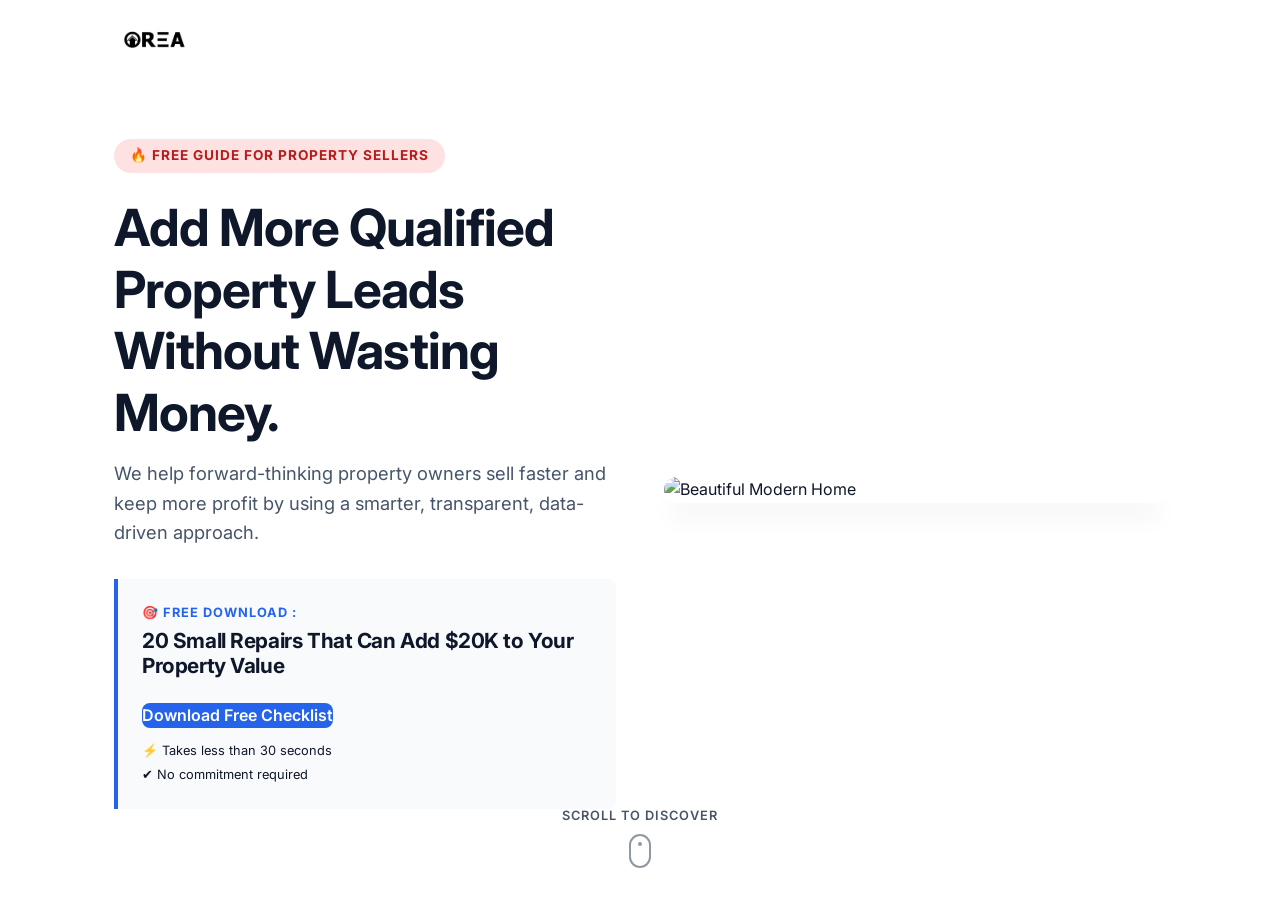
==== index.html @ bc76930c "feat: implemented dedicated thank you page and missing frictions" ====
<!DOCTYPE html>
<html lang="en">
<head>
    <meta charset="UTF-8">
    <meta name="viewport" content="width=device-width, initial-scale=1.0">
    <title>Smarter Way to Sell | OREA Australia</title>
    <meta name="description" content="Discover how OREA helps property owners sell faster, keep more profit, and avoid expensive traditional agent commissions.">
    <meta name="google" content="notranslate">
    
    <!-- Meta Pixel Code -->
    <script>
      !function(f,b,e,v,n,t,s)
      {if(f.fbq)return;n=f.fbq=function(){n.callMethod?
      n.callMethod.apply(n,arguments):n.queue.push(arguments)};
      if(!f._fbq)f._fbq=n;n.push=n;n.loaded=!0;n.version='2.0';
      n.queue=[];t=b.createElement(e);t.async=!0;
      t.src=v;s=b.getElementsByTagName(e)[0];
      s.parentNode.insertBefore(t,s)}(window, document,'script',
      'https://connect.facebook.net/en_US/fbevents.js');
      // fbq('init', 'YOUR_PIXEL_ID'); // Uncomment and replace with your actual Pixel ID
      fbq('track', 'PageView');
    </script>
    <noscript><img height="1" width="1" style="display:none"
      src="https://www.facebook.com/tr?id=YOUR_PIXEL_ID&ev=PageView&noscript=1"
    /></noscript>
    <!-- End Meta Pixel Code -->
    
    <link rel="stylesheet" href="style.css">
    <!-- Google Fonts -->
    <link rel="preconnect" href="https://fonts.googleapis.com">
    <link rel="preconnect" href="https://fonts.gstatic.com" crossorigin>
    <link href="https://fonts.googleapis.com/css2?family=Inter:wght@300;400;500;600;700;800&display=swap" rel="stylesheet">
</head>
<body>
    
    <div class="scroll-container">
        
        <!-- 1. Hero Section -->
        <section id="hero" class="snap-section hero-section">
            <header class="site-header">
                <div class="container header-container">
                    <a href="#" class="logo-link">
                        <img src="logo.jpeg" alt="OREA Logo" class="header-logo">
                    </a>
                </div>
            </header>
            
            <div class="container hero-container">
                <div class="hero-content">
                    <span class="badge">🔥 FREE GUIDE FOR PROPERTY SELLERS</span>
                    <h1>Add More Qualified Property Leads Without Wasting Money.</h1>
                    <p class="hero-subtitle">
                        We help forward-thinking property owners sell faster and keep more profit by using a smarter, transparent, data-driven approach.
                    </p>
                    
                    <div class="offer-box">
                        <p class="offer-label">🎯 FREE DOWNLOAD :</p>
                        <h3>20 Small Repairs That Can Add $20K to Your Property Value</h3>
                        <a href="#lead-form" class="btn btn-accent cta-scroll mt-2">Download Free Checklist</a>
                        <p class="micro-trust" style="margin-top: 0.8rem; font-size: 0.8rem;">⚡ Takes less than 30 seconds</p>
                        <p class="micro-trust" style="margin-top: 0.2rem; font-size: 0.8rem;">✔ No commitment required</p>
                    </div>
                </div>
                <div class="hero-image">
                    <img src="https://images.unsplash.com/photo-1600596542815-ffad4c1539a9?ixlib=rb-4.0.3&auto=format&fit=crop&w=1000&q=80" alt="Beautiful Modern Home">
                </div>
            </div>
            
            <div class="scroll-prompt hidden-mobile">
                <p>Scroll to Discover</p>
                <div class="mouse-icon"></div>
            </div>
            
            <!-- Mobile Scroll Prompt -->
            <div class="scroll-prompt-mobile">
                <p>👇 Scroll to discover more</p>
            </div>
        </section>

        <!-- 2. Problem Section -->
        <section id="problem" class="snap-section problem-section bg-gray">
            <div class="container content-container">
                <div class="section-header text-center max-w-800">
                    <h2 class="text-alert">The Hard Truth About Selling Your Home</h2>
                    <p class="lead-text">Right now, most property sellers fall into three fatal traps:</p>
                </div>
                <div class="problem-grid">
                    <div class="problem-card">
                        <div class="icon-danger">❌</div>
                        <h3>Listing Too Early</h3>
                        <p>Going to market without proper preparation or minor value-boosting repairs.</p>
                    </div>
                    <div class="problem-card">
                        <div class="icon-danger">💸</div>
                        <h3>Losing Thousands</h3>
                        <p>Paying unnecessary 3% traditional commissions that eat directly into your hard-earned equity.</p>
                    </div>
                    <div class="problem-card">
                        <div class="icon-danger">🏠</div>
                        <h3>Zero Serious Buyers</h3>
                        <p>Struggling to find highly-qualified, serious buyers because of outdated marketing methods.</p>
                    </div>
                </div>
                <div class="text-center mt-4 pt-2">
                    <p style="font-size: 1.15rem; font-weight: 600; color: var(--primary); margin-bottom: 1rem;">Here’s how we help you achieve that:</p>
                    <a href="#solution" class="btn btn-outline cta-scroll">See The Smarter Way ↓</a>
                </div>
            </div>
        </section>

        <!-- 3. Solution Section (OREA Positioning) -->
        <section id="solution" class="snap-section solution-section">
            <div class="container content-container">
                <div class="solution-grid">
                    <div class="solution-image">
                        <div class="brand-box">
                            <img src="logo.jpeg" alt="OREA Logo" class="solution-logo">
                            <p>The Future of Real Estate</p>
                        </div>
                    </div>
                    <div class="solution-content">
                        <h2>A Smarter Way to Sell Your Property</h2>
                        <p class="solution-text" style="font-weight: 600; color: var(--accent);">
                            Save thousands in commission without sacrificing results.
                        </p>
                        <p class="solution-text">
                            OREA combines smart lead generation, absolute transparent pricing, and true data-driven insights to help you sell faster and keep more profit in your pocket.
                        </p>
                        <ul class="solution-bullets">
                            <li><span class="check">✓</span> <strong>100% Transparency:</strong> No hidden agent fees.</li>
                            <li><span class="check">✓</span> <strong>Smarter System:</strong> Advanced digital targeting.</li>
                            <li><span class="check">✓</span> <strong>Maximized Profit:</strong> Keep the money you deserve.</li>
                        </ul>
                        <div class="mt-4 pt-2" style="display: flex; gap: 1rem; flex-wrap: wrap;">
                            <a href="#lead-form" class="btn btn-accent btn-large cta-scroll">Download Free Checklist</a>
                            <a href="#lead-form" class="btn btn-outline btn-large cta-scroll">See Commission Savings</a>
                        </div>
                    </div>
                </div>
            </div>
        </section>

        <!-- 4. Lead Magnet Entry -->
        <section id="lead-form" class="snap-section form-section bg-gray">
            <div class="container content-container">
                <div class="form-wrapper">
                    <div class="form-copy">
                        <h2>The Free Seller's Checklist</h2>
                        <p class="subtitle">20 Simple Improvements That Can Add Up to $20K to Your Sale Price.</p>
                        <p style="font-weight: 600; color: var(--accent); margin-bottom: 1.5rem;">📄 PDF • 2 Pages • Instant Download</p>
                        <div class="magnet-preview">
                            <ul>
                                <li>✨ Small kitchen tweaks that buyers love</li>
                                <li>✨ Curb appeal hacks for a premium first impression</li>
                                <li>✨ Lighting changes that instantly increase value</li>
                            </ul>
                        </div>
                    </div>
                    
                    <div class="form-card" id="form-card">
                        <form id="checklist-form" class="main-form">
                            <h3>Download The Checklist Now</h3>
                            <p class="micro-trust" style="text-align: center; margin-bottom: 1.25rem; color: var(--secondary); font-size: 0.85rem;">🔒 Your information is 100% secure. No spam. Ever.</p>
                            
                            <div class="input-group">
                                <label for="fullName">Full Name</label>
                                <input type="text" id="fullName" name="fullName" placeholder="John Doe" required>
                            </div>
                            <div class="input-group">
                                <label for="email">Email Address</label>
                                <input type="email" id="email" name="email" placeholder="john@example.com" required>
                            </div>
                            
                            <button type="submit" class="btn btn-accent btn-large" id="submit-btn" style="width:100%;">Download Free Checklist</button>
                            <p class="micro-trust" style="text-align: center; margin-top: 1rem;">100% Free. No spam.</p>
                        </form>
                    </div>

                    <!-- Success Message -->
                    <div class="success-card hidden" id="success-card">
                        <div class="success-icon">✓</div>
                        <h2>Check Your Inbox!</h2>
                        <p>We just sent your Smart Seller Checklist. Prepare to maximize your property's value.</p>
                    </div>
                </div>
            </div>
        </section>

        <!-- 5. Trust Section -->
        <section id="trust" class="snap-section trust-section">
            <div class="container content-container text-center">
                <h2>Helping Property Owners Make Smarter Decisions</h2>
                <p class="lead-text mt-2">✔ Data-driven strategy based on real market insights</p>
                <p class="lead-text" style="font-size: 0.95rem; font-weight: 600; color: var(--accent); margin-top: 0.5rem;">Based on analysis of 11+ real estate competitors in Australia.</p>
                <div class="testimonial-grid mt-4">
                    <div class="testimonial-card">
                        <div class="stars">⭐⭐⭐⭐⭐</div>
                        <p class="quote">"Using the tips from OREA's checklist, we spent $500 on small repairs and sold our house for $25k over market average. Incredible value."</p>
                        <p class="author">— Sarah J., Homeowner</p>
                    </div>
                    <div class="testimonial-card">
                        <div class="stars">⭐⭐⭐⭐⭐</div>
                        <p class="quote">"Finally, an agency that uses data instead of outdated sales pitches. The transparency saved us thousands in agent commissions."</p>
                        <p class="author">— Mark T., Sydney</p>
                    </div>
                </div>
                <div class="mt-4 pt-2">
                     <a href="#lead-form" class="btn btn-primary btn-large cta-scroll">Get Free Seller Guide</a>
                </div>
            </div>
        </section>

        <!-- 6. Footer -->
        <section id="footer" class="snap-section closing-section-wrapper bg-gray">
            <div class="container content-container content-center">
                <div class="closing-content text-center max-w-800">
                    <h2>Stop losing thousands. Start your smart selling journey today.</h2>
                    <a href="#lead-form" class="btn btn-accent btn-large cta-scroll mt-2">Download Free Checklist Now</a>
                </div>
            </div>
            
            <footer class="site-footer">
                <div class="container text-center">
                    <img src="logo.jpeg" alt="OREA Logo" class="footer-logo">
                    <p>&copy; 2026 Online Real Estate Agents (OREA). All rights reserved.</p>
                    <p class="signature">Created by @dendiagw</p>
                </div>
            </footer>
        </section>

    </div>

    <script src="script.js"></script>
</body>
</html>
---- style.css ----
:root {
    --primary: #0f172a;    /* Richer black/blue */
    --secondary: #475569;
    --light-text: #64748b;
    --bg-light: #f8fafc;
    --bg-gray: #f1f5f9;
    --white: #ffffff;
    --border: #e2e8f0;
    --border-focus: #0f172a;
    --accent: #2563eb;     /* Blue accent for conversion */
    --accent-hover: #1d4ed8;
    --danger: #ef4444;     /* Red for warnings/problems */
    --success: #10b981;
}

* { margin: 0; padding: 0; box-sizing: border-box; }
html { font-size: 16px; height: 100%; }
body {
    font-family: 'Inter', -apple-system, sans-serif;
    color: var(--primary);
    background-color: var(--white);
    line-height: 1.6;
    -webkit-font-smoothing: antialiased;
    height: 100%;
    overflow: hidden;
}

a { text-decoration: none; color: inherit; }
ul { list-style: none; }
img { max-width: 100%; height: auto; display: block; }

/* Scroll Mechanics */
.scroll-container {
    height: 100vh;
    overflow-y: scroll;
    scroll-snap-type: y proximity;
    scroll-behavior: smooth;
    scrollbar-width: none; /* Firefox */
}
.scroll-container::-webkit-scrollbar { width: 0; background: transparent; }
.snap-section {
    scroll-snap-align: start;
    min-height: 100vh;
    position: relative;
    display: flex;
    flex-direction: column;
    overflow: hidden;
}

/* Animations */
.fade-up {
    opacity: 0;
    transform: translateY(40px);
    transition: opacity 0.8s cubic-bezier(0.16, 1, 0.3, 1), transform 0.8s cubic-bezier(0.16, 1, 0.3, 1);
}
.fade-up.visible { opacity: 1; transform: translateY(0); }

/* Layout */
.container {
    width: 100%;
    max-width: 1100px;
    margin: 0 auto;
    padding: 0 1.5rem;
}
.content-container {
    flex: 1;
    display: flex;
    flex-direction: column;
    justify-content: center;
}
.text-center { text-align: center; }
.bg-gray { background-color: var(--bg-gray); }
.hidden { display: none !important; }
.mt-2 { margin-top: 1rem; }
.mt-4 { margin-top: 2rem; }
.pt-2 { padding-top: 1rem; }
.max-w-800 { max-width: 800px; margin: 0 auto; }

/* Typography */
h1, h2, h3 { color: var(--primary); line-height: 1.2; font-weight: 700; letter-spacing: -0.02em; }
h1 { font-size: 3.2rem; margin-bottom: 1rem; }
h2 { font-size: 2.5rem; margin-bottom: 1rem; }
h3 { font-size: 1.3rem; margin-bottom: 0.5rem; }
.text-alert { color: var(--danger); }

/* Buttons */
.btn {
    display: inline-flex;
    align-items: center;
    justify-content: center;
    font-weight: 600;
    cursor: pointer;
    transition: all 0.2s ease;
    border: none;
    border-radius: 8px;
    text-align: center;
}
.btn-primary { background-color: var(--primary); color: var(--white); }
.btn-primary:hover { background-color: #000; transform: translateY(-2px); box-shadow: 0 10px 15px -3px rgba(0,0,0,0.1); }
.btn-accent { background-color: var(--accent); color: var(--white); }
.btn-accent:hover { background-color: var(--accent-hover); transform: translateY(-2px); box-shadow: 0 10px 15px -3px rgba(37,99,235,0.2); }
.btn-outline { background-color: transparent; border: 2px solid var(--primary); color: var(--primary); padding: 0.8rem 1.5rem; }
.btn-outline:hover { background-color: var(--primary); color: var(--white); }
.btn-large { padding: 1.25rem 2.5rem; font-size: 1.125rem; }

/* Header & Logos */
.site-header { padding: 1.5rem 0; position: absolute; top: 0; width: 100%; z-index: 10; }
.header-container { display: flex; }
.header-logo { height: 32px; width: auto; }
.footer-logo { height: 28px; margin: 0 auto 1rem auto; opacity: 0.5; transition: opacity 0.2s; }
.footer-logo:hover { opacity: 1; }

/* 1. Hero Section */
.hero-section { padding-top: 5rem; justify-content: center; background: var(--white); }
.hero-container { display: grid; grid-template-columns: 1fr 1fr; gap: 3rem; align-items: center; }
.badge { display: inline-block; background: #fee2e2; color: #b91c1c; padding: 0.4rem 1rem; border-radius: 999px; font-size: 0.85rem; font-weight: 700; margin-bottom: 1.5rem; text-transform: uppercase; letter-spacing: 1px; }
.hero-subtitle { font-size: 1.15rem; color: var(--secondary); margin-bottom: 2rem; }
.hero-image img { border-radius: 1rem; box-shadow: 0 20px 25px -5px rgba(0,0,0,0.05); max-height: 70vh; object-fit: cover; }

/* Offer Box (New) */
.offer-box {
    background: var(--bg-light);
    border-left: 4px solid var(--accent);
    padding: 1.5rem;
    margin-bottom: 2rem;
    border-radius: 0 8px 8px 0;
}
.offer-label { font-size: 0.8rem; font-weight: 700; color: var(--accent); margin-bottom: 0.3rem; letter-spacing: 1px; }

/* 2. Problem Section */
.problem-section { padding: 5rem 0; }
.section-header { margin-bottom: 3rem; }
.lead-text { font-size: 1.2rem; color: var(--secondary); }
.problem-grid { display: grid; grid-template-columns: repeat(3, 1fr); gap: 2rem; }
.problem-card { background: var(--white); padding: 2.5rem; border-radius: 1rem; border: 1px solid var(--border); box-shadow: 0 4px 6px -1px rgba(0,0,0,0.02); transition: transform 0.3s; }
.problem-card:hover { transform: translateY(-5px); }
.icon-danger { font-size: 2rem; margin-bottom: 1rem; background: #fee2e2; width: 60px; height: 60px; display: flex; align-items: center; justify-content: center; border-radius: 50%; }

/* 3. Solution Section */
.solution-section { padding: 5rem 0; background: var(--white); }
.solution-grid { display: grid; grid-template-columns: 1fr 1.2fr; gap: 4rem; align-items: center; }
.brand-box { background: var(--primary); padding: 4rem; border-radius: 1rem; text-align: center; color: var(--white); box-shadow: 0 20px 25px -5px rgba(0,0,0,0.2); }
.solution-logo { height: 60px; filter: brightness(0) invert(1); margin: 0 auto 1.5rem; }
.brand-box p { font-size: 1.2rem; font-weight: 500; opacity: 0.9; }
.solution-text { font-size: 1.15rem; color: var(--secondary); margin-bottom: 2rem; }
.solution-bullets { list-style: none; }
.solution-bullets li { font-size: 1.1rem; margin-bottom: 1rem; display: flex; gap: 0.75rem; }
.check { color: var(--success); font-weight: bold; }

/* 4. Form Magnet Entry */
.form-section { padding: 5rem 0; }
.form-wrapper { display: grid; grid-template-columns: 1fr 1fr; gap: 3rem; align-items: center; background: var(--white); border-radius: 1.5rem; padding: 4rem; box-shadow: 0 10px 40px -10px rgba(0,0,0,0.08); }
.form-copy .subtitle { font-size: 1.2rem; color: var(--secondary); margin-bottom: 2rem; }
.magnet-preview ul li { margin-bottom: 1rem; font-size: 1.1rem; color: var(--primary); font-weight: 500; }
.form-card { background: var(--bg-gray); padding: 2.5rem; border-radius: 1rem; }
.form-card h3 { margin-bottom: 1.5rem; text-align: center; }
.input-group { margin-bottom: 1.2rem; }
.input-group label { display: block; margin-bottom: 0.5rem; font-weight: 600; font-size: 0.9rem; }
.input-group input { width: 100%; padding: 1rem; border: 1px solid var(--border); border-radius: 8px; font-family: inherit; font-size: 1rem; }
.input-group input:focus { outline: none; border-color: var(--accent); box-shadow: 0 0 0 3px rgba(37,99,235,0.1); }
.success-card { padding: 3rem; text-align: center; }
.success-icon { width: 80px; height: 80px; background: #d1fae5; color: var(--success); border-radius: 50%; display: flex; align-items: center; justify-content: center; font-size: 3rem; margin: 0 auto 1.5rem; }

/* 5. Trust Section */
.trust-section { padding: 5rem 0; background: var(--white); }
.testimonial-grid { display: grid; grid-template-columns: 1fr 1fr; gap: 2rem; max-width: 900px; margin: 2rem auto 0; }
.testimonial-card { padding: 2.5rem; background: var(--bg-gray); border-radius: 1rem; text-align: left; }
.stars { font-size: 1.2rem; margin-bottom: 1rem; }
.quote { font-size: 1.1rem; font-style: italic; color: var(--secondary); margin-bottom: 1.5rem; }
.author { font-weight: 700; color: var(--primary); }

/* 6. Footer (Closing) */
.closing-section-wrapper { padding: 5rem 0 2rem; }
.closing-content h2 { font-size: 2.5rem; margin-bottom: 2rem; }
.site-footer { margin-top: auto; padding-top: 3rem; font-size: 0.9rem; color: var(--light-text); }
.signature { margin-top: 0.5rem; opacity: 0.6; }

/* Mobile Responsive */
/* Sticky Mobile CTA Base */
.mobile-sticky-cta {
    display: none;
    position: fixed;
    bottom: 0;
    left: 0;
    width: 100%;
    background: var(--white);
    padding: 1rem 1.5rem;
    box-shadow: 0 -10px 20px rgba(0,0,0,0.06);
    z-index: 100;
    border-top: 1px solid var(--border);
    transition: transform 0.3s ease;
}

/* Scroll Prompt Animation */
.scroll-prompt {
    position: absolute;
    bottom: 2rem;
    left: 50%;
    transform: translateX(-50%);
    text-align: center;
    color: var(--secondary);
    animation: bounce 2s infinite;
}
.scroll-prompt p { font-size: 0.8rem; font-weight: 600; text-transform: uppercase; letter-spacing: 1px; margin-bottom: 0.5rem; }
.mouse-icon { width: 22px; height: 34px; border: 2px solid var(--secondary); border-radius: 12px; margin: 0 auto; position: relative; opacity: 0.6; }
.mouse-icon::before { content: ''; position: absolute; top: 6px; left: 50%; transform: translateX(-50%); width: 4px; height: 4px; background: var(--secondary); border-radius: 50%; animation: scrollWheel 2s infinite; }

@keyframes bounce { 0%, 20%, 50%, 80%, 100% { transform: translate(-50%, 0); } 40% { transform: translate(-50%, -10px); } 60% { transform: translate(-50%, -5px); } }
@keyframes scrollWheel { 0% { top: 6px; opacity: 1; } 100% { top: 18px; opacity: 0; } }

.scroll-prompt-mobile {
    display: none;
    position: absolute;
    bottom: 5rem;
    left: 50%;
    transform: translateX(-50%);
    text-align: center;
    width: 100%;
    animation: bounce 2s infinite;
}
.scroll-prompt-mobile p { font-size: 0.9rem; font-weight: 600; color: var(--secondary); text-shadow: 0 2px 4px rgba(255,255,255,0.8); }

@media (max-width: 1024px) {
    .problem-grid { grid-template-columns: 1fr 1fr; }
    .hero-container, .solution-grid, .form-wrapper { grid-template-columns: 1fr; gap: 2rem; }
    .hero-image { order: -1; }
    .solution-image { display: none; } /* Hide big block on mobile to save space */
}
@media (max-width: 768px) {
    body { overflow: auto; padding-bottom: 80px; } /* Space for sticky nav */
    .mobile-sticky-cta { display: block; }
    .hidden-mobile { display: none !important; }
    .scroll-prompt-mobile { display: block; }
    
    .scroll-container { height: auto; overflow-y: visible; scroll-snap-type: none; }
    .snap-section { min-height: auto; scroll-snap-align: none; padding: 4rem 0; }
    .hero-section { padding-top: 6rem; }
    h1 { font-size: 2.2rem; }
    h2 { font-size: 1.8rem; }
    .problem-grid, .testimonial-grid { grid-template-columns: 1fr; }
    .form-wrapper { padding: 2rem 1.5rem; }
}
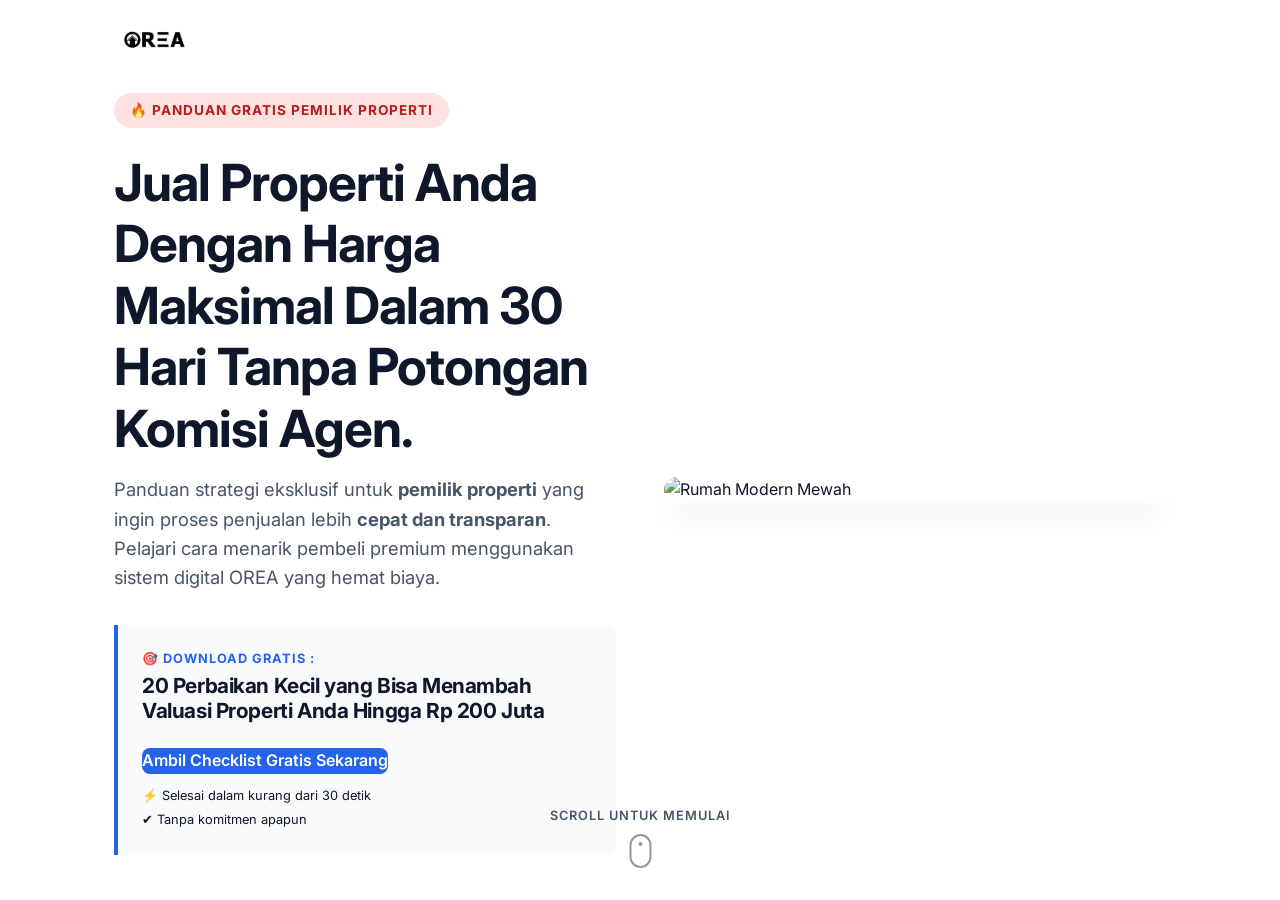
==== commit 641fdeb0: "feat: complete copywriting overhaul for high conversions (Indonesian)" ====
--- a/index.html
+++ b/index.html
@@ -47,33 +47,33 @@
             
             <div class="container hero-container">
                 <div class="hero-content">
-                    <span class="badge">🔥 FREE GUIDE FOR PROPERTY SELLERS</span>
-                    <h1>Add More Qualified Property Leads Without Wasting Money.</h1>
+                    <span class="badge">🔥 PANDUAN GRATIS PEMILIK PROPERTI</span>
+                    <h1>Jual Properti Anda Dengan Harga Maksimal Dalam 30 Hari Tanpa Potongan Komisi Agen.</h1>
                     <p class="hero-subtitle">
-                        We help forward-thinking property owners sell faster and keep more profit by using a smarter, transparent, data-driven approach.
+                        Panduan strategi eksklusif untuk <strong>pemilik properti</strong> yang ingin proses penjualan lebih <strong>cepat dan transparan</strong>. Pelajari cara menarik pembeli premium menggunakan sistem digital OREA yang hemat biaya.
                     </p>
                     
                     <div class="offer-box">
-                        <p class="offer-label">🎯 FREE DOWNLOAD :</p>
-                        <h3>20 Small Repairs That Can Add $20K to Your Property Value</h3>
-                        <a href="#lead-form" class="btn btn-accent cta-scroll mt-2">Download Free Checklist</a>
-                        <p class="micro-trust" style="margin-top: 0.8rem; font-size: 0.8rem;">⚡ Takes less than 30 seconds</p>
-                        <p class="micro-trust" style="margin-top: 0.2rem; font-size: 0.8rem;">✔ No commitment required</p>
+                        <p class="offer-label">🎯 DOWNLOAD GRATIS :</p>
+                        <h3>20 Perbaikan Kecil yang Bisa Menambah Valuasi Properti Anda Hingga Rp 200 Juta</h3>
+                        <a href="#lead-form" class="btn btn-accent cta-scroll mt-2">Ambil Checklist Gratis Sekarang</a>
+                        <p class="micro-trust" style="margin-top: 0.8rem; font-size: 0.8rem;">⚡ Selesai dalam kurang dari 30 detik</p>
+                        <p class="micro-trust" style="margin-top: 0.2rem; font-size: 0.8rem;">✔ Tanpa komitmen apapun</p>
                     </div>
                 </div>
                 <div class="hero-image">
-                    <img src="https://images.unsplash.com/photo-1600596542815-ffad4c1539a9?ixlib=rb-4.0.3&auto=format&fit=crop&w=1000&q=80" alt="Beautiful Modern Home">
+                    <img src="https://images.unsplash.com/photo-1600596542815-ffad4c1539a9?ixlib=rb-4.0.3&auto=format&fit=crop&w=1000&q=80" alt="Rumah Modern Mewah">
                 </div>
             </div>
             
             <div class="scroll-prompt hidden-mobile">
-                <p>Scroll to Discover</p>
+                <p>Scroll Untuk Memulai</p>
                 <div class="mouse-icon"></div>
             </div>
             
             <!-- Mobile Scroll Prompt -->
             <div class="scroll-prompt-mobile">
-                <p>👇 Scroll to discover more</p>
+                <p>👇 Scroll untuk lihat strategi</p>
             </div>
         </section>
 
@@ -81,131 +81,130 @@
         <section id="problem" class="snap-section problem-section bg-gray">
             <div class="container content-container">
                 <div class="section-header text-center max-w-800">
-                    <h2 class="text-alert">The Hard Truth About Selling Your Home</h2>
-                    <p class="lead-text">Right now, most property sellers fall into three fatal traps:</p>
+                    <h2 class="text-alert">Kenyataan Pahit Menjual Properti Saat Ini</h2>
+                    <p class="lead-text">Tiga jebakan fatal yang membuat <strong>pemilik properti kehilangan ratusan juta rupiah</strong> tanpa mereka sadari:</p>
                 </div>
                 <div class="problem-grid">
                     <div class="problem-card">
                         <div class="icon-danger">❌</div>
-                        <h3>Listing Too Early</h3>
-                        <p>Going to market without proper preparation or minor value-boosting repairs.</p>
+                        <h3>Listing Terlalu Cepat</h3>
+                        <p>Terburu-buru masuk pasar tanpa <strong>persiapan matang</strong> atau perbaikan kecil yang sebenarnya bisa menaikkan harga jual secara drastis.</p>
                     </div>
                     <div class="problem-card">
                         <div class="icon-danger">💸</div>
-                        <h3>Losing Thousands</h3>
-                        <p>Paying unnecessary 3% traditional commissions that eat directly into your hard-earned equity.</p>
+                        <h3>Kehilangan Ratusan Juta</h3>
+                        <p>Membayar <strong>komisi agen 3%</strong> yang memotong langsung keuntungan bersih Anda. Padahal uang itu bisa Anda gunakan untuk investasi lain.</p>
                     </div>
                     <div class="problem-card">
                         <div class="icon-danger">🏠</div>
-                        <h3>Zero Serious Buyers</h3>
-                        <p>Struggling to find highly-qualified, serious buyers because of outdated marketing methods.</p>
+                        <h3>Nol Pembeli Serius</h3>
+                        <p>Frustrasi melayani calon pembeli yang <strong>hanya tanya-tanya</strong> karena metode pemasaran tradisional yang sudah tertinggal zaman.</p>
                     </div>
                 </div>
                 <div class="text-center mt-4 pt-2">
-                    <p style="font-size: 1.15rem; font-weight: 600; color: var(--primary); margin-bottom: 1rem;">Here’s how we help you achieve that:</p>
-                    <a href="#solution" class="btn btn-outline cta-scroll">See The Smarter Way ↓</a>
-                </div>
-            </div>
-        </section>
-
-        <!-- 3. Solution Section (OREA Positioning) -->
+                    <p style="font-size: 1.15rem; font-weight: 600; color: var(--primary); margin-bottom: 1rem;">Ada cara yang lebih cerdas untuk Anda:</p>
+                    <a href="#solution" class="btn btn-outline cta-scroll">Lihat Strategi Cerdas ↓</a>
+                </div>
+            </div>
+        </section>
+
+        <!-- 3. Solution Section -->
         <section id="solution" class="snap-section solution-section">
             <div class="container content-container">
                 <div class="solution-grid">
                     <div class="solution-image">
                         <div class="brand-box">
-                            <img src="logo.jpeg" alt="OREA Logo" class="solution-logo">
-                            <p>The Future of Real Estate</p>
+                            <h3 style="font-size: 3.5rem; margin-bottom: 0.5rem; color: var(--white);">100%</h3>
+                            <p style="font-size: 1.1rem; opacity: 0.9; line-height: 1.4;">Transparansi Komisi.<br>Nol Biaya Agen Tersembunyi.</p>
                         </div>
                     </div>
                     <div class="solution-content">
-                        <h2>A Smarter Way to Sell Your Property</h2>
+                        <h2>Solusi Cerdas Menjual Properti Anda</h2>
                         <p class="solution-text" style="font-weight: 600; color: var(--accent);">
-                            Save thousands in commission without sacrificing results.
+                            Simpan ratusan juta rupiah Anda tanpa harus mengorbankan hasil penjualan.
                         </p>
                         <p class="solution-text">
-                            OREA combines smart lead generation, absolute transparent pricing, and true data-driven insights to help you sell faster and keep more profit in your pocket.
+                            OREA menggabungkan <strong>sistem penarikan pembeli digital</strong>, transparansi harga mutlak, dan data pasar akurat untuk membantu Anda menjual lebih cepat.
                         </p>
                         <ul class="solution-bullets">
-                            <li><span class="check">✓</span> <strong>100% Transparency:</strong> No hidden agent fees.</li>
-                            <li><span class="check">✓</span> <strong>Smarter System:</strong> Advanced digital targeting.</li>
-                            <li><span class="check">✓</span> <strong>Maximized Profit:</strong> Keep the money you deserve.</li>
+                            <li><span class="check">✓</span> <strong>Transparansi Mutlak:</strong> Tidak ada potongan komisi agen tradisional.</li>
+                            <li><span class="check">✓</span> <strong>Sistem Digital:</strong> Jangkauan pembeli premium dengan target presisi.</li>
+                            <li><span class="check">✓</span> <strong>Profit Maksimal:</strong> Seluruh nilai jual properti menjadi hak milik Anda.</li>
                         </ul>
-                        <div class="mt-4 pt-2" style="display: flex; gap: 1rem; flex-wrap: wrap;">
-                            <a href="#lead-form" class="btn btn-accent btn-large cta-scroll">Download Free Checklist</a>
-                            <a href="#lead-form" class="btn btn-outline btn-large cta-scroll">See Commission Savings</a>
+                        <div class="mt-4 pt-2">
+                            <a href="#benefit" class="btn btn-accent btn-large cta-scroll">Lihat Keuntungan Anda ↓</a>
                         </div>
                     </div>
                 </div>
             </div>
         </section>
 
-        <!-- 4. Lead Magnet Entry -->
-        <section id="lead-form" class="snap-section form-section bg-gray">
+        <!-- 4. Benefit Section (New) -->
+        <section id="benefit" class="snap-section trust-section bg-gray">
+            <div class="container content-container text-center">
+                <h2>Apa Yang Akan Anda Dapatkan?</h2>
+                <p class="lead-text mt-2">Lebih dari sekadar panduan, ini adalah <strong>strategi kemenangan</strong> untuk Anda.</p>
+                <div class="problem-grid mt-4">
+                    <div class="problem-card" style="border-top: 4px solid var(--accent);">
+                        <h3>🚀 Tingkatkan Valuasi</h3>
+                        <p>Temukan 20 celah rahasia perbaikan kecil yang secara instan <strong>mendongkrak harga jual</strong> rumah Anda hingga ratusan juta.</p>
+                    </div>
+                    <div class="problem-card" style="border-top: 4px solid var(--accent);">
+                        <h3>⏳ Hemat Waktu</h3>
+                        <p>Fokus hanya pada perbaikan yang benar-benar <strong>diperhatikan oleh pembeli serius</strong>, bukan yang membuang biaya.</p>
+                    </div>
+                    <div class="problem-card" style="border-top: 4px solid var(--accent);">
+                        <h3>🛡️ Terhindar dari Jebakan</h3>
+                        <p>Persenjatai diri Anda dari <strong>taktik agen tradisional</strong> yang sering merugikan pemilik properti sebelum Anda menyesal.</p>
+                    </div>
+                </div>
+                <div class="mt-4 pt-2">
+                     <a href="#lead-form" class="btn btn-accent btn-large cta-scroll">Ambil Checklist Gratis Sekarang</a>
+                </div>
+            </div>
+        </section>
+
+        <!-- 5. Lead Form Section (CTA & Form) -->
+        <section id="lead-form" class="snap-section form-section">
             <div class="container content-container">
                 <div class="form-wrapper">
                     <div class="form-copy">
-                        <h2>The Free Seller's Checklist</h2>
-                        <p class="subtitle">20 Simple Improvements That Can Add Up to $20K to Your Sale Price.</p>
-                        <p style="font-weight: 600; color: var(--accent); margin-bottom: 1.5rem;">📄 PDF • 2 Pages • Instant Download</p>
+                        <h2>Checklist Gratis Persiapan Properti</h2>
+                        <p class="subtitle">20 Trik Sederhana yang Akan Menambah Keuntungan Ekstra ke Harga Jual Anda.</p>
+                        <p style="font-weight: 600; color: var(--accent); margin-bottom: 1.5rem;">📄 PDF • 2 Halaman • Kirim Instan ke Email</p>
                         <div class="magnet-preview">
                             <ul>
-                                <li>✨ Small kitchen tweaks that buyers love</li>
-                                <li>✨ Curb appeal hacks for a premium first impression</li>
-                                <li>✨ Lighting changes that instantly increase value</li>
+                                <li>✨ Trik dapur minimalis yang disukai pembeli</li>
+                                <li>✨ Rahasia <em>Curb Appeal</em> untuk kesan mewah</li>
+                                <li>✨ Pencahayaan yang instan menaikkan harga jual</li>
                             </ul>
                         </div>
                     </div>
                     
                     <div class="form-card" id="form-card">
                         <form id="checklist-form" class="main-form">
-                            <h3>Download The Checklist Now</h3>
-                            <p class="micro-trust" style="text-align: center; margin-bottom: 1.25rem; color: var(--secondary); font-size: 0.85rem;">🔒 Your information is 100% secure. No spam. Ever.</p>
+                            <h3>Kirim Checklist Ke Email Saya</h3>
+                            <p class="micro-trust" style="text-align: center; margin-bottom: 1.25rem; color: var(--secondary); font-size: 0.85rem;">🔒 Informasi Anda 100% rahasia. Kami membenci spam.</p>
                             
                             <div class="input-group">
-                                <label for="fullName">Full Name</label>
-                                <input type="text" id="fullName" name="fullName" placeholder="John Doe" required>
+                                <label for="fullName">Nama Lengkap</label>
+                                <input type="text" id="fullName" name="fullName" placeholder="Contoh: Budi Santoso" required>
                             </div>
                             <div class="input-group">
-                                <label for="email">Email Address</label>
-                                <input type="email" id="email" name="email" placeholder="john@example.com" required>
+                                <label for="email">Alamat Email</label>
+                                <input type="email" id="email" name="email" placeholder="budi@email.com" required>
                             </div>
                             
-                            <button type="submit" class="btn btn-accent btn-large" id="submit-btn" style="width:100%;">Download Free Checklist</button>
-                            <p class="micro-trust" style="text-align: center; margin-top: 1rem;">100% Free. No spam.</p>
+                            <button type="submit" class="btn btn-accent btn-large" id="submit-btn" style="width:100%;">Ambil Checklist Gratis Sekarang</button>
+                            <p class="micro-trust" style="text-align: center; margin-top: 1rem;">100% Gratis. Akses Instan.</p>
                         </form>
                     </div>
 
-                    <!-- Success Message -->
                     <div class="success-card hidden" id="success-card">
                         <div class="success-icon">✓</div>
-                        <h2>Check Your Inbox!</h2>
-                        <p>We just sent your Smart Seller Checklist. Prepare to maximize your property's value.</p>
-                    </div>
-                </div>
-            </div>
-        </section>
-
-        <!-- 5. Trust Section -->
-        <section id="trust" class="snap-section trust-section">
-            <div class="container content-container text-center">
-                <h2>Helping Property Owners Make Smarter Decisions</h2>
-                <p class="lead-text mt-2">✔ Data-driven strategy based on real market insights</p>
-                <p class="lead-text" style="font-size: 0.95rem; font-weight: 600; color: var(--accent); margin-top: 0.5rem;">Based on analysis of 11+ real estate competitors in Australia.</p>
-                <div class="testimonial-grid mt-4">
-                    <div class="testimonial-card">
-                        <div class="stars">⭐⭐⭐⭐⭐</div>
-                        <p class="quote">"Using the tips from OREA's checklist, we spent $500 on small repairs and sold our house for $25k over market average. Incredible value."</p>
-                        <p class="author">— Sarah J., Homeowner</p>
-                    </div>
-                    <div class="testimonial-card">
-                        <div class="stars">⭐⭐⭐⭐⭐</div>
-                        <p class="quote">"Finally, an agency that uses data instead of outdated sales pitches. The transparency saved us thousands in agent commissions."</p>
-                        <p class="author">— Mark T., Sydney</p>
-                    </div>
-                </div>
-                <div class="mt-4 pt-2">
-                     <a href="#lead-form" class="btn btn-primary btn-large cta-scroll">Get Free Seller Guide</a>
+                        <h2>Cek Email Anda!</h2>
+                        <p>Kami baru saja mengirimkan Panduan Cerdas Penjual Properti. Siapkan diri untuk profit maksimal.</p>
+                    </div>
                 </div>
             </div>
         </section>
@@ -214,15 +213,15 @@
         <section id="footer" class="snap-section closing-section-wrapper bg-gray">
             <div class="container content-container content-center">
                 <div class="closing-content text-center max-w-800">
-                    <h2>Stop losing thousands. Start your smart selling journey today.</h2>
-                    <a href="#lead-form" class="btn btn-accent btn-large cta-scroll mt-2">Download Free Checklist Now</a>
+                    <h2>Berhenti kehilangan ratusan juta. Mulai perjalanan sukses Anda hari ini.</h2>
+                    <a href="#lead-form" class="btn btn-accent btn-large cta-scroll mt-2">Ambil Checklist Gratis Sekarang</a>
                 </div>
             </div>
             
             <footer class="site-footer">
                 <div class="container text-center">
                     <img src="logo.jpeg" alt="OREA Logo" class="footer-logo">
-                    <p>&copy; 2026 Online Real Estate Agents (OREA). All rights reserved.</p>
+                    <p>&copy; 2026 Online Real Estate Agents (OREA). Hak Cipta Dilindungi.</p>
                     <p class="signature">Created by @dendiagw</p>
                 </div>
             </footer>
--- a/style.css
+++ b/style.css
@@ -33,13 +33,14 @@
 .scroll-container {
     height: 100vh;
     overflow-y: scroll;
-    scroll-snap-type: y proximity;
+    scroll-snap-type: y mandatory;
     scroll-behavior: smooth;
     scrollbar-width: none; /* Firefox */
 }
 .scroll-container::-webkit-scrollbar { width: 0; background: transparent; }
 .snap-section {
     scroll-snap-align: start;
+    scroll-snap-stop: normal; /* Changes hard brake to a smooth glide settling */
     min-height: 100vh;
     position: relative;
     display: flex;
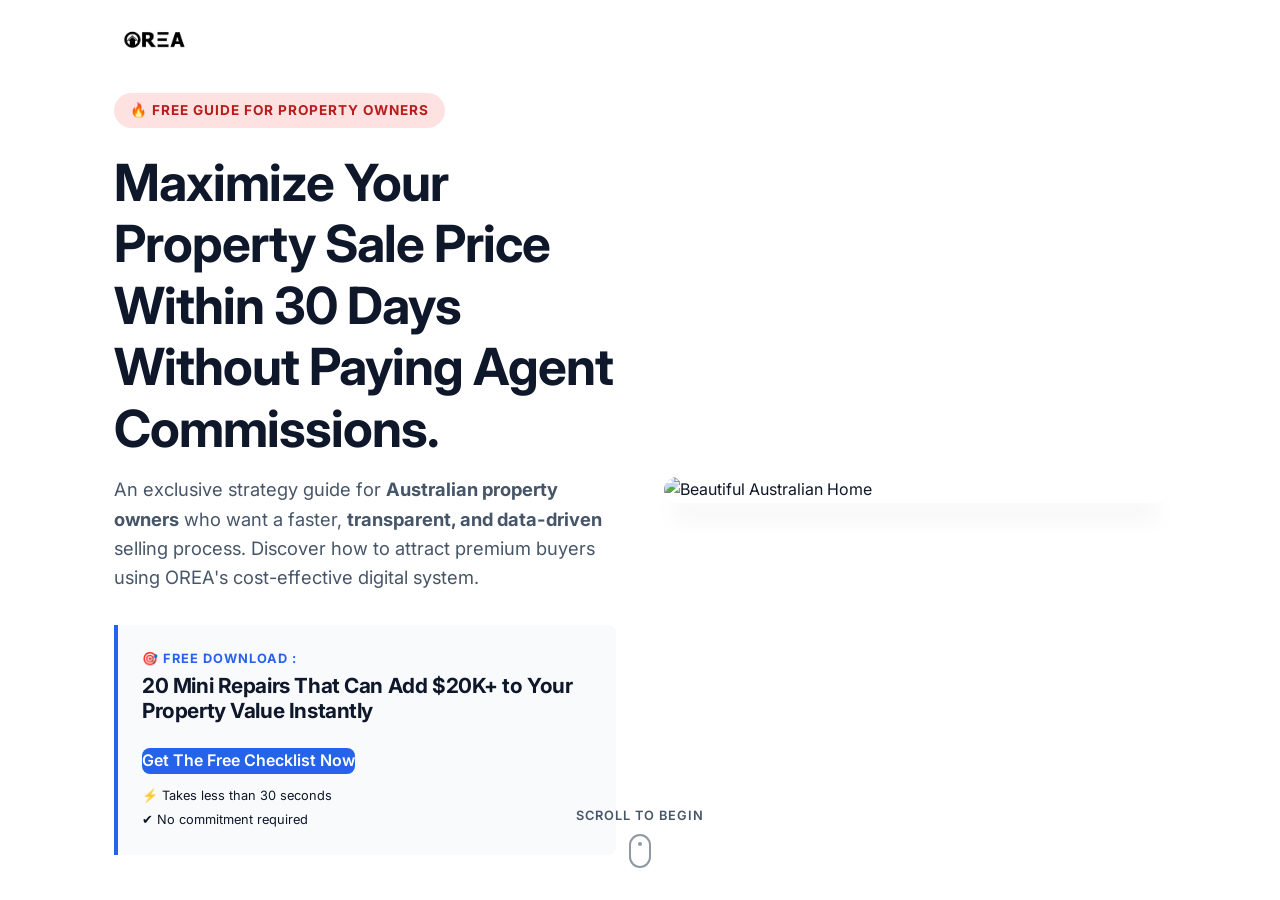
==== commit dc918138: "feat: re-localized to English for Australian market with optimized conversion flow" ====
--- a/index.html
+++ b/index.html
@@ -47,33 +47,33 @@
             
             <div class="container hero-container">
                 <div class="hero-content">
-                    <span class="badge">🔥 PANDUAN GRATIS PEMILIK PROPERTI</span>
-                    <h1>Jual Properti Anda Dengan Harga Maksimal Dalam 30 Hari Tanpa Potongan Komisi Agen.</h1>
+                    <span class="badge">🔥 FREE GUIDE FOR PROPERTY OWNERS</span>
+                    <h1>Maximize Your Property Sale Price Within 30 Days Without Paying Agent Commissions.</h1>
                     <p class="hero-subtitle">
-                        Panduan strategi eksklusif untuk <strong>pemilik properti</strong> yang ingin proses penjualan lebih <strong>cepat dan transparan</strong>. Pelajari cara menarik pembeli premium menggunakan sistem digital OREA yang hemat biaya.
+                        An exclusive strategy guide for <strong>Australian property owners</strong> who want a faster, <strong>transparent, and data-driven</strong> selling process. Discover how to attract premium buyers using OREA's cost-effective digital system.
                     </p>
                     
                     <div class="offer-box">
-                        <p class="offer-label">🎯 DOWNLOAD GRATIS :</p>
-                        <h3>20 Perbaikan Kecil yang Bisa Menambah Valuasi Properti Anda Hingga Rp 200 Juta</h3>
-                        <a href="#lead-form" class="btn btn-accent cta-scroll mt-2">Ambil Checklist Gratis Sekarang</a>
-                        <p class="micro-trust" style="margin-top: 0.8rem; font-size: 0.8rem;">⚡ Selesai dalam kurang dari 30 detik</p>
-                        <p class="micro-trust" style="margin-top: 0.2rem; font-size: 0.8rem;">✔ Tanpa komitmen apapun</p>
+                        <p class="offer-label">🎯 FREE DOWNLOAD :</p>
+                        <h3>20 Mini Repairs That Can Add $20K+ to Your Property Value Instantly</h3>
+                        <a href="#lead-form" class="btn btn-accent cta-scroll mt-2">Get The Free Checklist Now</a>
+                        <p class="micro-trust" style="margin-top: 0.8rem; font-size: 0.8rem;">⚡ Takes less than 30 seconds</p>
+                        <p class="micro-trust" style="margin-top: 0.2rem; font-size: 0.8rem;">✔ No commitment required</p>
                     </div>
                 </div>
                 <div class="hero-image">
-                    <img src="https://images.unsplash.com/photo-1600596542815-ffad4c1539a9?ixlib=rb-4.0.3&auto=format&fit=crop&w=1000&q=80" alt="Rumah Modern Mewah">
+                    <img src="https://images.unsplash.com/photo-1600596542815-ffad4c1539a9?ixlib=rb-4.0.3&auto=format&fit=crop&w=1000&q=80" alt="Beautiful Australian Home">
                 </div>
             </div>
             
             <div class="scroll-prompt hidden-mobile">
-                <p>Scroll Untuk Memulai</p>
+                <p>Scroll to Begin</p>
                 <div class="mouse-icon"></div>
             </div>
             
             <!-- Mobile Scroll Prompt -->
             <div class="scroll-prompt-mobile">
-                <p>👇 Scroll untuk lihat strategi</p>
+                <p>👇 Scroll for strategy</p>
             </div>
         </section>
 
@@ -81,29 +81,29 @@
         <section id="problem" class="snap-section problem-section bg-gray">
             <div class="container content-container">
                 <div class="section-header text-center max-w-800">
-                    <h2 class="text-alert">Kenyataan Pahit Menjual Properti Saat Ini</h2>
-                    <p class="lead-text">Tiga jebakan fatal yang membuat <strong>pemilik properti kehilangan ratusan juta rupiah</strong> tanpa mereka sadari:</p>
+                    <h2 class="text-alert">The Hard Truth About Selling Your Home</h2>
+                    <p class="lead-text">Three fatal traps that cause <strong>property owners to lose thousands</strong> in profit without realizing it:</p>
                 </div>
                 <div class="problem-grid">
                     <div class="problem-card">
                         <div class="icon-danger">❌</div>
-                        <h3>Listing Terlalu Cepat</h3>
-                        <p>Terburu-buru masuk pasar tanpa <strong>persiapan matang</strong> atau perbaikan kecil yang sebenarnya bisa menaikkan harga jual secara drastis.</p>
+                        <h3>Listing Too Early</h3>
+                        <p>Rushing to market without <strong>proper preparation</strong> or minor value-boosting repairs that could have added thousands to your valuation.</p>
                     </div>
                     <div class="problem-card">
                         <div class="icon-danger">💸</div>
-                        <h3>Kehilangan Ratusan Juta</h3>
-                        <p>Membayar <strong>komisi agen 3%</strong> yang memotong langsung keuntungan bersih Anda. Padahal uang itu bisa Anda gunakan untuk investasi lain.</p>
+                        <h3>Losing Thousands</h3>
+                        <p>Paying <strong>3% agent commissions</strong> that eat directly into your hard-earned equity. That money should be in your pocket, not theirs.</p>
                     </div>
                     <div class="problem-card">
                         <div class="icon-danger">🏠</div>
-                        <h3>Nol Pembeli Serius</h3>
-                        <p>Frustrasi melayani calon pembeli yang <strong>hanya tanya-tanya</strong> karena metode pemasaran tradisional yang sudah tertinggal zaman.</p>
+                        <h3>Zero Serious Buyers</h3>
+                        <p>Struggling to find qualified, <strong>serious buyers</strong> because of outdated traditional marketing methods that no longer work.</p>
                     </div>
                 </div>
                 <div class="text-center mt-4 pt-2">
-                    <p style="font-size: 1.15rem; font-weight: 600; color: var(--primary); margin-bottom: 1rem;">Ada cara yang lebih cerdas untuk Anda:</p>
-                    <a href="#solution" class="btn btn-outline cta-scroll">Lihat Strategi Cerdas ↓</a>
+                    <p style="font-size: 1.15rem; font-weight: 600; color: var(--primary); margin-bottom: 1rem;">There is a smarter way for you:</p>
+                    <a href="#solution" class="btn btn-outline cta-scroll">See The Smarter Way ↓</a>
                 </div>
             </div>
         </section>
@@ -115,51 +115,51 @@
                     <div class="solution-image">
                         <div class="brand-box">
                             <h3 style="font-size: 3.5rem; margin-bottom: 0.5rem; color: var(--white);">100%</h3>
-                            <p style="font-size: 1.1rem; opacity: 0.9; line-height: 1.4;">Transparansi Komisi.<br>Nol Biaya Agen Tersembunyi.</p>
+                            <p style="font-size: 1.1rem; opacity: 0.9; line-height: 1.4;">Commission Transparency.<br>Zero Hidden Agent Fees.</p>
                         </div>
                     </div>
                     <div class="solution-content">
-                        <h2>Solusi Cerdas Menjual Properti Anda</h2>
+                        <h2>A Smarter Way to Sell Your Property</h2>
                         <p class="solution-text" style="font-weight: 600; color: var(--accent);">
-                            Simpan ratusan juta rupiah Anda tanpa harus mengorbankan hasil penjualan.
+                            Save thousands in commissions without sacrificing your sale results.
                         </p>
                         <p class="solution-text">
-                            OREA menggabungkan <strong>sistem penarikan pembeli digital</strong>, transparansi harga mutlak, dan data pasar akurat untuk membantu Anda menjual lebih cepat.
+                            OREA combines <strong>advanced digital buyer targeting</strong>, absolute transparent pricing, and real data-driven insights to help you sell faster and keep more profit.
                         </p>
                         <ul class="solution-bullets">
-                            <li><span class="check">✓</span> <strong>Transparansi Mutlak:</strong> Tidak ada potongan komisi agen tradisional.</li>
-                            <li><span class="check">✓</span> <strong>Sistem Digital:</strong> Jangkauan pembeli premium dengan target presisi.</li>
-                            <li><span class="check">✓</span> <strong>Profit Maksimal:</strong> Seluruh nilai jual properti menjadi hak milik Anda.</li>
+                            <li><span class="check">✓</span> <strong>100% Transparency:</strong> No hidden agent fees or legacy commissions.</li>
+                            <li><span class="check">✓</span> <strong>Smarter System:</strong> Digital targeting reaching premium buyers directly.</li>
+                            <li><span class="check">✓</span> <strong>Maximized Profit:</strong> Keep the money you deserve from your sale.</li>
                         </ul>
                         <div class="mt-4 pt-2">
-                            <a href="#benefit" class="btn btn-accent btn-large cta-scroll">Lihat Keuntungan Anda ↓</a>
+                            <a href="#benefit" class="btn btn-accent btn-large cta-scroll">See Your Gains ↓</a>
                         </div>
                     </div>
                 </div>
             </div>
         </section>
 
-        <!-- 4. Benefit Section (New) -->
+        <!-- 4. Benefit Section -->
         <section id="benefit" class="snap-section trust-section bg-gray">
             <div class="container content-container text-center">
-                <h2>Apa Yang Akan Anda Dapatkan?</h2>
-                <p class="lead-text mt-2">Lebih dari sekadar panduan, ini adalah <strong>strategi kemenangan</strong> untuk Anda.</p>
+                <h2>What You Will Gain From This Guide</h2>
+                <p class="lead-text mt-2">More than just a checklist, this is your <strong>blueprint for a successful sale</strong>.</p>
                 <div class="problem-grid mt-4">
                     <div class="problem-card" style="border-top: 4px solid var(--accent);">
-                        <h3>🚀 Tingkatkan Valuasi</h3>
-                        <p>Temukan 20 celah rahasia perbaikan kecil yang secara instan <strong>mendongkrak harga jual</strong> rumah Anda hingga ratusan juta.</p>
+                        <h3>🚀 Boost Valuation</h3>
+                        <p>Discover 20 secret mini-repairs that instantly <strong>mend your price upwards</strong> by $20,000+ without high costs.</p>
                     </div>
                     <div class="problem-card" style="border-top: 4px solid var(--accent);">
-                        <h3>⏳ Hemat Waktu</h3>
-                        <p>Fokus hanya pada perbaikan yang benar-benar <strong>diperhatikan oleh pembeli serius</strong>, bukan yang membuang biaya.</p>
+                        <h3>⏳ Save Time</h3>
+                        <p>Focus only on improvements that <strong>serious buyers actually care about</strong>, avoiding wasted effort and money.</p>
                     </div>
                     <div class="problem-card" style="border-top: 4px solid var(--accent);">
-                        <h3>🛡️ Terhindar dari Jebakan</h3>
-                        <p>Persenjatai diri Anda dari <strong>taktik agen tradisional</strong> yang sering merugikan pemilik properti sebelum Anda menyesal.</p>
+                        <h3>🛡️ Avoid The Traps</h3>
+                        <p>Arm yourself against <strong>traditional agent tactics</strong> that often hurt sellers before you sign any engagement contracts.</p>
                     </div>
                 </div>
                 <div class="mt-4 pt-2">
-                     <a href="#lead-form" class="btn btn-accent btn-large cta-scroll">Ambil Checklist Gratis Sekarang</a>
+                     <a href="#lead-form" class="btn btn-accent btn-large cta-scroll">Get The Free Checklist Now</a>
                 </div>
             </div>
         </section>
@@ -169,41 +169,41 @@
             <div class="container content-container">
                 <div class="form-wrapper">
                     <div class="form-copy">
-                        <h2>Checklist Gratis Persiapan Properti</h2>
-                        <p class="subtitle">20 Trik Sederhana yang Akan Menambah Keuntungan Ekstra ke Harga Jual Anda.</p>
-                        <p style="font-weight: 600; color: var(--accent); margin-bottom: 1.5rem;">📄 PDF • 2 Halaman • Kirim Instan ke Email</p>
+                        <h2>Free Smart Seller's Checklist</h2>
+                        <p class="subtitle">20 Simple Improvements That Add Extra Value to Your Property Sale Price.</p>
+                        <p style="font-weight: 600; color: var(--accent); margin-bottom: 1.5rem;">📄 PDF • 2 Pages • Instant Download</p>
                         <div class="magnet-preview">
                             <ul>
-                                <li>✨ Trik dapur minimalis yang disukai pembeli</li>
-                                <li>✨ Rahasia <em>Curb Appeal</em> untuk kesan mewah</li>
-                                <li>✨ Pencahayaan yang instan menaikkan harga jual</li>
+                                <li>✨ Small kitchen tweaks buyers fall in love with</li>
+                                <li>✨ Curb appeal hacks for a premium first impression</li>
+                                <li>✨ Lighting secrets that instantly increase value</li>
                             </ul>
                         </div>
                     </div>
                     
                     <div class="form-card" id="form-card">
                         <form id="checklist-form" class="main-form">
-                            <h3>Kirim Checklist Ke Email Saya</h3>
-                            <p class="micro-trust" style="text-align: center; margin-bottom: 1.25rem; color: var(--secondary); font-size: 0.85rem;">🔒 Informasi Anda 100% rahasia. Kami membenci spam.</p>
+                            <h3>Send The Checklist To My Email</h3>
+                            <p class="micro-trust" style="text-align: center; margin-bottom: 1.25rem; color: var(--secondary); font-size: 0.85rem;">🔒 Your information is 100% secure. No spam. Ever.</p>
                             
                             <div class="input-group">
-                                <label for="fullName">Nama Lengkap</label>
-                                <input type="text" id="fullName" name="fullName" placeholder="Contoh: Budi Santoso" required>
+                                <label for="fullName">Full Name</label>
+                                <input type="text" id="fullName" name="fullName" placeholder="e.g. John Smith" required>
                             </div>
                             <div class="input-group">
-                                <label for="email">Alamat Email</label>
-                                <input type="email" id="email" name="email" placeholder="budi@email.com" required>
+                                <label for="email">Email Address</label>
+                                <input type="email" id="email" name="email" placeholder="john@example.com" required>
                             </div>
                             
-                            <button type="submit" class="btn btn-accent btn-large" id="submit-btn" style="width:100%;">Ambil Checklist Gratis Sekarang</button>
-                            <p class="micro-trust" style="text-align: center; margin-top: 1rem;">100% Gratis. Akses Instan.</p>
+                            <button type="submit" class="btn btn-accent btn-large" id="submit-btn" style="width:100%;">Get The Free Checklist Now</button>
+                            <p class="micro-trust" style="text-align: center; margin-top: 1rem;">100% Free. No strings attached.</p>
                         </form>
                     </div>
 
                     <div class="success-card hidden" id="success-card">
                         <div class="success-icon">✓</div>
-                        <h2>Cek Email Anda!</h2>
-                        <p>Kami baru saja mengirimkan Panduan Cerdas Penjual Properti. Siapkan diri untuk profit maksimal.</p>
+                        <h2>Check Your Inbox!</h2>
+                        <p>We just sent your Smart Seller's Guide. Get ready to maximize your property's value.</p>
                     </div>
                 </div>
             </div>
@@ -213,15 +213,15 @@
         <section id="footer" class="snap-section closing-section-wrapper bg-gray">
             <div class="container content-container content-center">
                 <div class="closing-content text-center max-w-800">
-                    <h2>Berhenti kehilangan ratusan juta. Mulai perjalanan sukses Anda hari ini.</h2>
-                    <a href="#lead-form" class="btn btn-accent btn-large cta-scroll mt-2">Ambil Checklist Gratis Sekarang</a>
+                    <h2>Stop losing thousands in fees. Start your smart selling journey today.</h2>
+                    <a href="#lead-form" class="btn btn-accent btn-large cta-scroll mt-2">Get The Free Checklist Now</a>
                 </div>
             </div>
             
             <footer class="site-footer">
                 <div class="container text-center">
                     <img src="logo.jpeg" alt="OREA Logo" class="footer-logo">
-                    <p>&copy; 2026 Online Real Estate Agents (OREA). Hak Cipta Dilindungi.</p>
+                    <p>&copy; 2026 Online Real Estate Agents (OREA). All rights reserved.</p>
                     <p class="signature">Created by @dendiagw</p>
                 </div>
             </footer>
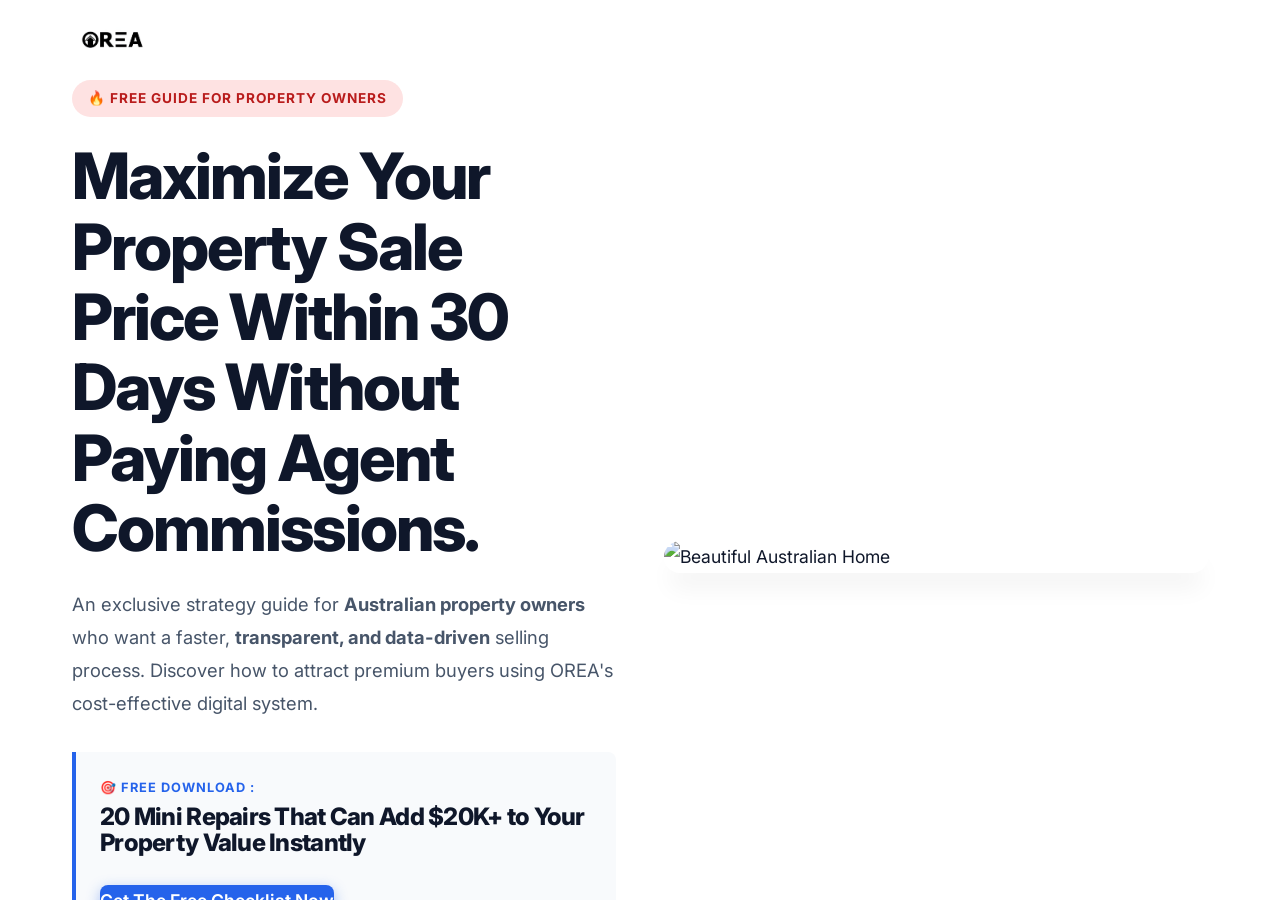
==== commit fb19f62e: "style: final visual hierarchy & readability overhaul with SVG icons and premium spacing" ====
--- a/index.html
+++ b/index.html
@@ -80,30 +80,38 @@
         <!-- 2. Problem Section -->
         <section id="problem" class="snap-section problem-section bg-gray">
             <div class="container content-container">
-                <div class="section-header text-center max-w-800">
+                <div class="section-header text-center">
                     <h2 class="text-alert">The Hard Truth About Selling Your Home</h2>
                     <p class="lead-text">Three fatal traps that cause <strong>property owners to lose thousands</strong> in profit without realizing it:</p>
                 </div>
                 <div class="problem-grid">
                     <div class="problem-card">
-                        <div class="icon-danger">❌</div>
+                        <div class="icon-danger">
+                            <svg xmlns="http://www.w3.org/2000/svg" width="28" height="28" viewBox="0 0 24 24" fill="none" stroke="currentColor" stroke-width="2.5" stroke-linecap="round" stroke-linejoin="round" style="color: #ef4444;"><path d="m21.73 18-8-14a2 2 0 0 0-3.48 0l-8 14A2 2 0 0 0 4 21h16a2 2 0 0 0 1.73-3Z"/><path d="M12 9v4"/><path d="M12 17h.01"/></svg>
+                        </div>
                         <h3>Listing Too Early</h3>
                         <p>Rushing to market without <strong>proper preparation</strong> or minor value-boosting repairs that could have added thousands to your valuation.</p>
                     </div>
                     <div class="problem-card">
-                        <div class="icon-danger">💸</div>
+                        <div class="icon-danger">
+                            <svg xmlns="http://www.w3.org/2000/svg" width="28" height="28" viewBox="0 0 24 24" fill="none" stroke="currentColor" stroke-width="2.5" stroke-linecap="round" stroke-linejoin="round" style="color: #ef4444;"><line x1="12" x2="12" y1="2" y2="22"/><path d="M17 5H9.5a3.5 3.5 0 0 0 0 7h5a3.5 3.5 0 0 1 0 7H6"/></svg>
+                        </div>
                         <h3>Losing Thousands</h3>
                         <p>Paying <strong>3% agent commissions</strong> that eat directly into your hard-earned equity. That money should be in your pocket, not theirs.</p>
                     </div>
                     <div class="problem-card">
-                        <div class="icon-danger">🏠</div>
+                        <div class="icon-danger">
+                            <svg xmlns="http://www.w3.org/2000/svg" width="28" height="28" viewBox="0 0 24 24" fill="none" stroke="currentColor" stroke-width="2.5" stroke-linecap="round" stroke-linejoin="round" style="color: #ef4444;"><path d="M16 21v-2a4 4 0 0 0-4-4H6a4 4 0 0 0-4 4v2"/><circle cx="9" cy="7" r="4"/><line x1="17" x2="22" y1="8" y2="13"/><line x1="22" x2="17" y1="8" y2="13"/></svg>
+                        </div>
                         <h3>Zero Serious Buyers</h3>
                         <p>Struggling to find qualified, <strong>serious buyers</strong> because of outdated traditional marketing methods that no longer work.</p>
                     </div>
                 </div>
-                <div class="text-center mt-4 pt-2">
-                    <p style="font-size: 1.15rem; font-weight: 600; color: var(--primary); margin-bottom: 1rem;">There is a smarter way for you:</p>
-                    <a href="#solution" class="btn btn-outline cta-scroll">See The Smarter Way ↓</a>
+                
+                <div class="highlight-box text-center" style="max-width: 800px; margin: 4rem auto 0; border-radius: 16px; border: 1px solid var(--border);">
+                    <h3>There is a smarter way for you:</h3>
+                    <p style="font-size: 1.1rem; margin-bottom: 1.5rem;">Discover how OREA's digital-first strategy saves you money while reaching more premium buyers.</p>
+                    <a href="#solution" class="btn btn-primary cta-scroll">Learn The OREA Way ↓</a>
                 </div>
             </div>
         </section>
@@ -114,22 +122,33 @@
                 <div class="solution-grid">
                     <div class="solution-image">
                         <div class="brand-box">
-                            <h3 style="font-size: 3.5rem; margin-bottom: 0.5rem; color: var(--white);">100%</h3>
-                            <p style="font-size: 1.1rem; opacity: 0.9; line-height: 1.4;">Commission Transparency.<br>Zero Hidden Agent Fees.</p>
+                            <h3 style="font-size: 4rem; margin-bottom: 0.5rem; color: var(--white); font-weight: 900;">100%</h3>
+                            <p style="font-size: 1.25rem; opacity: 0.9; line-height: 1.4; font-weight: 500;">Commission Transparency.<br>Zero Hidden Agent Fees.</p>
                         </div>
                     </div>
                     <div class="solution-content">
                         <h2>A Smarter Way to Sell Your Property</h2>
-                        <p class="solution-text" style="font-weight: 600; color: var(--accent);">
-                            Save thousands in commissions without sacrificing your sale results.
-                        </p>
+                        <div class="highlight-box" style="margin: 1.5rem 0 2.5rem; padding: 1.5rem;">
+                            <p style="font-weight: 700; color: var(--accent); margin: 0;">
+                                Save thousands in commissions without sacrificing your sale results.
+                            </p>
+                        </div>
                         <p class="solution-text">
-                            OREA combines <strong>advanced digital buyer targeting</strong>, absolute transparent pricing, and real data-driven insights to help you sell faster and keep more profit.
+                            OREA combines <strong>advanced digital buyer targeting</strong> and real data-driven insights to help you sell faster and keep more profit.
                         </p>
                         <ul class="solution-bullets">
-                            <li><span class="check">✓</span> <strong>100% Transparency:</strong> No hidden agent fees or legacy commissions.</li>
-                            <li><span class="check">✓</span> <strong>Smarter System:</strong> Digital targeting reaching premium buyers directly.</li>
-                            <li><span class="check">✓</span> <strong>Maximized Profit:</strong> Keep the money you deserve from your sale.</li>
+                            <li>
+                                <svg xmlns="http://www.w3.org/2000/svg" width="20" height="20" viewBox="0 0 24 24" fill="none" stroke="currentColor" stroke-width="3" stroke-linecap="round" stroke-linejoin="round" style="color: var(--success); flex-shrink: 0; margin-top: 4px;"><path d="M22 11.08V12a10 10 0 1 1-5.93-9.14"/><polyline points="22 4 12 14.01 9 11.01"/></svg>
+                                <span><strong>100% Transparency:</strong> No hidden agent fees or legacy commissions.</span>
+                            </li>
+                            <li>
+                                <svg xmlns="http://www.w3.org/2000/svg" width="20" height="20" viewBox="0 0 24 24" fill="none" stroke="currentColor" stroke-width="3" stroke-linecap="round" stroke-linejoin="round" style="color: var(--success); flex-shrink: 0; margin-top: 4px;"><path d="M22 11.08V12a10 10 0 1 1-5.93-9.14"/><polyline points="22 4 12 14.01 9 11.01"/></svg>
+                                <span><strong>Smarter System:</strong> Digital targeting reaching premium buyers directly.</span>
+                            </li>
+                            <li>
+                                <svg xmlns="http://www.w3.org/2000/svg" width="20" height="20" viewBox="0 0 24 24" fill="none" stroke="currentColor" stroke-width="3" stroke-linecap="round" stroke-linejoin="round" style="color: var(--success); flex-shrink: 0; margin-top: 4px;"><path d="M22 11.08V12a10 10 0 1 1-5.93-9.14"/><polyline points="22 4 12 14.01 9 11.01"/></svg>
+                                <span><strong>Maximized Profit:</strong> Keep the money you deserve from your sale.</span>
+                            </li>
                         </ul>
                         <div class="mt-4 pt-2">
                             <a href="#benefit" class="btn btn-accent btn-large cta-scroll">See Your Gains ↓</a>
@@ -144,21 +163,30 @@
             <div class="container content-container text-center">
                 <h2>What You Will Gain From This Guide</h2>
                 <p class="lead-text mt-2">More than just a checklist, this is your <strong>blueprint for a successful sale</strong>.</p>
-                <div class="problem-grid mt-4">
-                    <div class="problem-card" style="border-top: 4px solid var(--accent);">
-                        <h3>🚀 Boost Valuation</h3>
+                <div class="problem-grid mt-4" style="margin-top: 4rem;">
+                    <div class="problem-card" style="border-top: 5px solid var(--accent); position: relative; overflow: visible;">
+                        <div style="position: absolute; top: -20px; left: 2.5rem; background: var(--accent); color: white; width: 45px; height: 45px; border-radius: 12px; display: flex; align-items: center; justify-content: center; box-shadow: 0 4px 10px rgba(37,99,235,0.4);">
+                            <svg xmlns="http://www.w3.org/2000/svg" width="22" height="22" viewBox="0 0 24 24" fill="none" stroke="currentColor" stroke-width="2.5" stroke-linecap="round" stroke-linejoin="round"><polyline points="23 6 13.5 15.5 8.5 10.5 1 18"/><polyline points="17 6 23 6 23 12"/></svg>
+                        </div>
+                        <h3 style="margin-top: 1rem;">Boost Valuation</h3>
                         <p>Discover 20 secret mini-repairs that instantly <strong>mend your price upwards</strong> by $20,000+ without high costs.</p>
                     </div>
-                    <div class="problem-card" style="border-top: 4px solid var(--accent);">
-                        <h3>⏳ Save Time</h3>
+                    <div class="problem-card" style="border-top: 5px solid var(--accent); position: relative; overflow: visible;">
+                        <div style="position: absolute; top: -20px; left: 2.5rem; background: var(--accent); color: white; width: 45px; height: 45px; border-radius: 12px; display: flex; align-items: center; justify-content: center; box-shadow: 0 4px 10px rgba(37,99,235,0.4);">
+                            <svg xmlns="http://www.w3.org/2000/svg" width="22" height="22" viewBox="0 0 24 24" fill="none" stroke="currentColor" stroke-width="2.5" stroke-linecap="round" stroke-linejoin="round"><circle cx="12" cy="12" r="10"/><polyline points="12 6 12 12 16 14"/></svg>
+                        </div>
+                        <h3 style="margin-top: 1rem;">Save Time</h3>
                         <p>Focus only on improvements that <strong>serious buyers actually care about</strong>, avoiding wasted effort and money.</p>
                     </div>
-                    <div class="problem-card" style="border-top: 4px solid var(--accent);">
-                        <h3>🛡️ Avoid The Traps</h3>
+                    <div class="problem-card" style="border-top: 5px solid var(--accent); position: relative; overflow: visible;">
+                        <div style="position: absolute; top: -20px; left: 2.5rem; background: var(--accent); color: white; width: 45px; height: 45px; border-radius: 12px; display: flex; align-items: center; justify-content: center; box-shadow: 0 4px 10px rgba(37,99,235,0.4);">
+                            <svg xmlns="http://www.w3.org/2000/svg" width="22" height="22" viewBox="0 0 24 24" fill="none" stroke="currentColor" stroke-width="2.5" stroke-linecap="round" stroke-linejoin="round"><path d="M12 22s8-4 8-10V5l-8-3-8 3v7c0 6 8 10 8 10z"/></svg>
+                        </div>
+                        <h3 style="margin-top: 1rem;">Avoid The Traps</h3>
                         <p>Arm yourself against <strong>traditional agent tactics</strong> that often hurt sellers before you sign any engagement contracts.</p>
                     </div>
                 </div>
-                <div class="mt-4 pt-2">
+                <div class="mt-4 pt-2" style="margin-top: 5rem;">
                      <a href="#lead-form" class="btn btn-accent btn-large cta-scroll">Get The Free Checklist Now</a>
                 </div>
             </div>
@@ -169,11 +197,16 @@
             <div class="container content-container">
                 <div class="form-wrapper">
                     <div class="form-copy">
+                        <span class="badge" style="background: #dcfce7; color: #15803d; margin-bottom: 1rem;">INSTANT DOWNLOAD</span>
                         <h2>Free Smart Seller's Checklist</h2>
                         <p class="subtitle">20 Simple Improvements That Add Extra Value to Your Property Sale Price.</p>
-                        <p style="font-weight: 600; color: var(--accent); margin-bottom: 1.5rem;">📄 PDF • 2 Pages • Instant Download</p>
+                        
+                        <div class="highlight-box" style="margin: 2rem 0; padding: 1.5rem;">
+                             <p style="font-weight: 800; color: var(--accent); margin: 0; font-size: 1.25rem;">📄 PDF • 2 Pages • Instant Access</p>
+                        </div>
+
                         <div class="magnet-preview">
-                            <ul>
+                            <ul style="border-left: 2px solid var(--border); padding-left: 1.5rem;">
                                 <li>✨ Small kitchen tweaks buyers fall in love with</li>
                                 <li>✨ Curb appeal hacks for a premium first impression</li>
                                 <li>✨ Lighting secrets that instantly increase value</li>
@@ -183,8 +216,7 @@
                     
                     <div class="form-card" id="form-card">
                         <form id="checklist-form" class="main-form">
-                            <h3>Send The Checklist To My Email</h3>
-                            <p class="micro-trust" style="text-align: center; margin-bottom: 1.25rem; color: var(--secondary); font-size: 0.85rem;">🔒 Your information is 100% secure. No spam. Ever.</p>
+                            <h3 style="font-size: 1.25rem; font-weight: 800; margin-bottom: 2rem;">Where should we send your checklist?</h3>
                             
                             <div class="input-group">
                                 <label for="fullName">Full Name</label>
@@ -195,8 +227,8 @@
                                 <input type="email" id="email" name="email" placeholder="john@example.com" required>
                             </div>
                             
-                            <button type="submit" class="btn btn-accent btn-large" id="submit-btn" style="width:100%;">Get The Free Checklist Now</button>
-                            <p class="micro-trust" style="text-align: center; margin-top: 1rem;">100% Free. No strings attached.</p>
+                            <button type="submit" class="btn btn-accent btn-large" id="submit-btn" style="width:100%; margin-top: 1rem;">Get My Free Checklist Now</button>
+                            <p class="micro-trust" style="text-align: center; margin-top: 1.5rem; font-size: 0.85rem; color: var(--secondary);">🔒 100% Privacy. No spam, ever.</p>
                         </form>
                     </div>
 
@@ -213,8 +245,8 @@
         <section id="footer" class="snap-section closing-section-wrapper bg-gray">
             <div class="container content-container content-center">
                 <div class="closing-content text-center max-w-800">
-                    <h2>Stop losing thousands in fees. Start your smart selling journey today.</h2>
-                    <a href="#lead-form" class="btn btn-accent btn-large cta-scroll mt-2">Get The Free Checklist Now</a>
+                    <h2 style="font-size: 3rem;">Stop losing thousands in fees. Start your smart selling journey today.</h2>
+                    <a href="#lead-form" class="btn btn-accent btn-large cta-scroll" style="margin-top: 3rem;">Get The Free Checklist Now</a>
                 </div>
             </div>
             
--- a/style.css
+++ b/style.css
@@ -19,10 +19,11 @@
     font-family: 'Inter', -apple-system, sans-serif;
     color: var(--primary);
     background-color: var(--white);
-    line-height: 1.6;
+    line-height: 1.8; /* Increased for readability */
     -webkit-font-smoothing: antialiased;
     height: 100%;
     overflow: hidden;
+    font-size: 1.1rem; /* Base readability boost */
 }
 
 a { text-decoration: none; color: inherit; }
@@ -59,9 +60,9 @@
 /* Layout */
 .container {
     width: 100%;
-    max-width: 1100px;
+    max-width: 1200px; /* Wider for more breathing room */
     margin: 0 auto;
-    padding: 0 1.5rem;
+    padding: 0 2rem;
 }
 .content-container {
     flex: 1;
@@ -78,10 +79,10 @@
 .max-w-800 { max-width: 800px; margin: 0 auto; }
 
 /* Typography */
-h1, h2, h3 { color: var(--primary); line-height: 1.2; font-weight: 700; letter-spacing: -0.02em; }
-h1 { font-size: 3.2rem; margin-bottom: 1rem; }
-h2 { font-size: 2.5rem; margin-bottom: 1rem; }
-h3 { font-size: 1.3rem; margin-bottom: 0.5rem; }
+h1, h2, h3 { color: var(--primary); line-height: 1.1; font-weight: 800; letter-spacing: -0.03em; }
+h1 { font-size: 4rem; margin-bottom: 1.5rem; } /* Dominant H1 */
+h2 { font-size: 2.8rem; margin-bottom: 1.5rem; } /* Strong H2 */
+h3 { font-size: 1.5rem; margin-bottom: 0.75rem; }
 .text-alert { color: var(--danger); }
 
 /* Buttons */
@@ -98,9 +99,17 @@
 }
 .btn-primary { background-color: var(--primary); color: var(--white); }
 .btn-primary:hover { background-color: #000; transform: translateY(-2px); box-shadow: 0 10px 15px -3px rgba(0,0,0,0.1); }
-.btn-accent { background-color: var(--accent); color: var(--white); }
-.btn-accent:hover { background-color: var(--accent-hover); transform: translateY(-2px); box-shadow: 0 10px 15px -3px rgba(37,99,235,0.2); }
-.btn-outline { background-color: transparent; border: 2px solid var(--primary); color: var(--primary); padding: 0.8rem 1.5rem; }
+.btn-accent { 
+    background-color: var(--accent); 
+    color: var(--white); 
+    box-shadow: 0 4px 14px 0 rgba(37,99,235,0.39); /* Stronger presence */
+}
+.btn-accent:hover { 
+    background-color: var(--accent-hover); 
+    transform: translateY(-2px); 
+    box-shadow: 0 10px 20px rgba(37,99,235,0.3); 
+}
+.btn-outline { background-color: transparent; border: 2px solid var(--primary); color: var(--primary); padding: 0.8rem 1.8rem; font-weight: 700; }
 .btn-outline:hover { background-color: var(--primary); color: var(--white); }
 .btn-large { padding: 1.25rem 2.5rem; font-size: 1.125rem; }
 
@@ -129,16 +138,27 @@
 .offer-label { font-size: 0.8rem; font-weight: 700; color: var(--accent); margin-bottom: 0.3rem; letter-spacing: 1px; }
 
 /* 2. Problem Section */
-.problem-section { padding: 5rem 0; }
-.section-header { margin-bottom: 3rem; }
-.lead-text { font-size: 1.2rem; color: var(--secondary); }
-.problem-grid { display: grid; grid-template-columns: repeat(3, 1fr); gap: 2rem; }
+.problem-section { padding: 8rem 0; } /* More vertical space */
+.section-header { margin-bottom: 5rem; }
+.lead-text { font-size: 1.25rem; color: var(--secondary); max-width: 700px; margin-left: auto; margin-right: auto; }
+.problem-grid { display: grid; grid-template-columns: repeat(3, 1fr); gap: 3rem; }
 .problem-card { background: var(--white); padding: 2.5rem; border-radius: 1rem; border: 1px solid var(--border); box-shadow: 0 4px 6px -1px rgba(0,0,0,0.02); transition: transform 0.3s; }
-.problem-card:hover { transform: translateY(-5px); }
-.icon-danger { font-size: 2rem; margin-bottom: 1rem; background: #fee2e2; width: 60px; height: 60px; display: flex; align-items: center; justify-content: center; border-radius: 50%; }
+.problem-card:hover { transform: translateY(-5px); box-shadow: 0 20px 25px -5px rgba(0,0,0,0.05); }
+.icon-danger { font-size: 2.2rem; margin-bottom: 1.5rem; background: #fee2e2; width: 65px; height: 65px; display: flex; align-items: center; justify-content: center; border-radius: 16px; }
+
+/* Highlight Box */
+.highlight-box {
+    background: #eff6ff;
+    border-left: 5px solid var(--accent);
+    padding: 2.5rem;
+    border-radius: 0 12px 12px 0;
+    margin: 2rem 0;
+    text-align: left;
+}
+.highlight-box h3 { color: var(--accent); margin-bottom: 0.5rem; }
 
 /* 3. Solution Section */
-.solution-section { padding: 5rem 0; background: var(--white); }
+.solution-section { padding: 8rem 0; background: var(--white); }
 .solution-grid { display: grid; grid-template-columns: 1fr 1.2fr; gap: 4rem; align-items: center; }
 .brand-box { background: var(--primary); padding: 4rem; border-radius: 1rem; text-align: center; color: var(--white); box-shadow: 0 20px 25px -5px rgba(0,0,0,0.2); }
 .solution-logo { height: 60px; filter: brightness(0) invert(1); margin: 0 auto 1.5rem; }
@@ -149,8 +169,8 @@
 .check { color: var(--success); font-weight: bold; }
 
 /* 4. Form Magnet Entry */
-.form-section { padding: 5rem 0; }
-.form-wrapper { display: grid; grid-template-columns: 1fr 1fr; gap: 3rem; align-items: center; background: var(--white); border-radius: 1.5rem; padding: 4rem; box-shadow: 0 10px 40px -10px rgba(0,0,0,0.08); }
+.form-section { padding: 8rem 0; }
+.form-wrapper { display: grid; grid-template-columns: 1.1fr 1fr; gap: 5rem; align-items: center; background: var(--white); border-radius: 2rem; padding: 5rem; box-shadow: 0 10px 40px -10px rgba(0,0,0,0.12); }
 .form-copy .subtitle { font-size: 1.2rem; color: var(--secondary); margin-bottom: 2rem; }
 .magnet-preview ul li { margin-bottom: 1rem; font-size: 1.1rem; color: var(--primary); font-weight: 500; }
 .form-card { background: var(--bg-gray); padding: 2.5rem; border-radius: 1rem; }
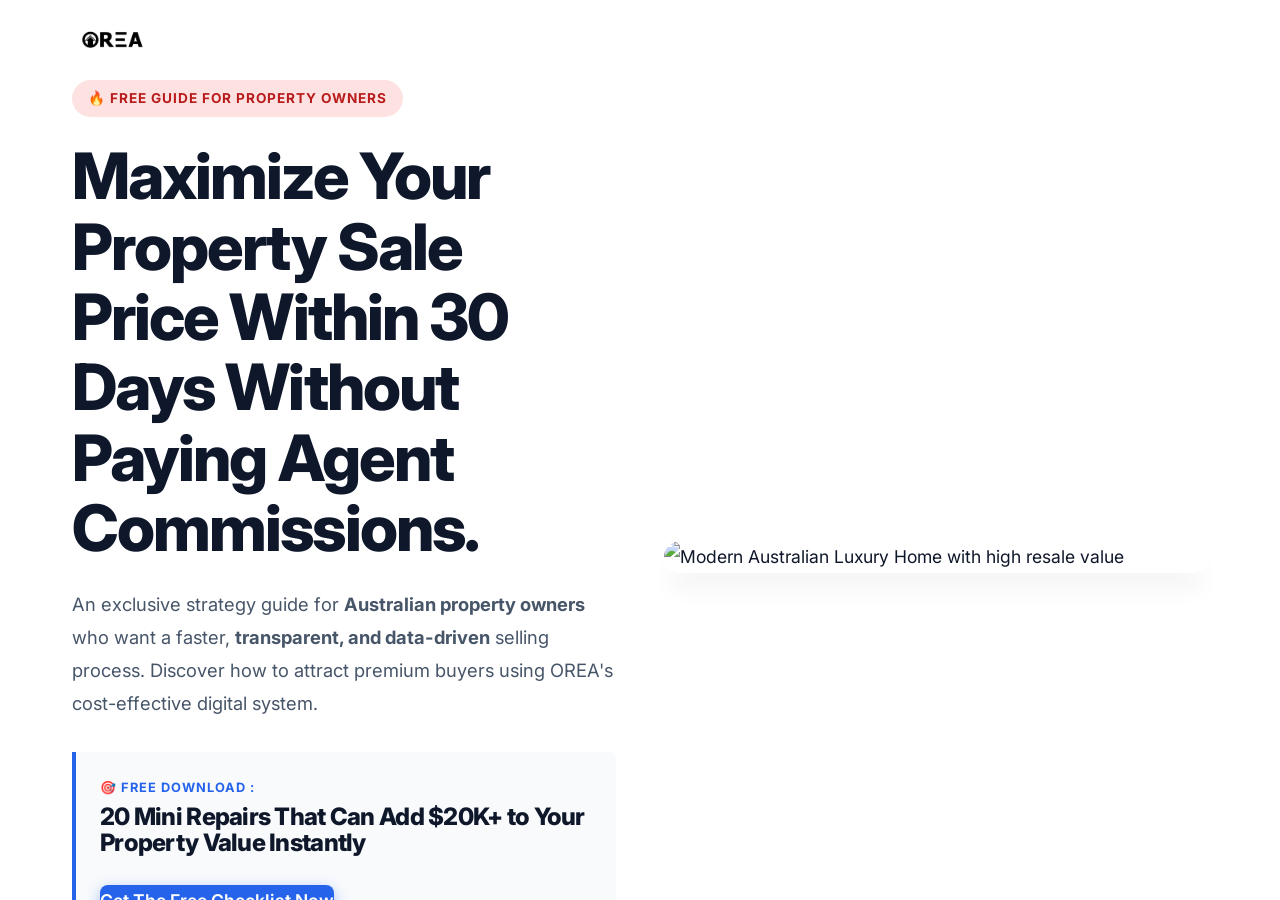
==== commit cef6130c: "perf: optimized images and SEO metadata for AU market" ====
--- a/index.html
+++ b/index.html
@@ -1,12 +1,20 @@
 <!DOCTYPE html>
-<html lang="en">
+<html lang="en-AU">
 <head>
     <meta charset="UTF-8">
     <meta name="viewport" content="width=device-width, initial-scale=1.0">
-    <title>Smarter Way to Sell | OREA Australia</title>
-    <meta name="description" content="Discover how OREA helps property owners sell faster, keep more profit, and avoid expensive traditional agent commissions.">
+    <title>Smart Property Selling | Maximize Your Price with OREA Australia</title>
+    <meta name="description" content="Stop losing thousands in agent commissions. Download OREA's free guide to smart property selling and discover 20 mini-repairs to boost your home value by $20k+ instantly.">
+    <link rel="canonical" href="https://yourdomain.com.au/">
     <meta name="google" content="notranslate">
     
+    <!-- Open Graph / Social Media -->
+    <meta property="og:type" content="website">
+    <meta property="og:url" content="https://yourdomain.com.au/">
+    <meta property="og:title" content="Sell Your Home Smarter | OREA Australia">
+    <meta property="og:description" content="Attract premium buyers and save thousands in commissions with OREA's digital selling system.">
+    <meta property="og:image" content="https://yourdomain.com.au/logo.jpeg">
+
     <!-- Meta Pixel Code -->
     <script>
       !function(f,b,e,v,n,t,s)
@@ -17,19 +25,18 @@
       t.src=v;s=b.getElementsByTagName(e)[0];
       s.parentNode.insertBefore(t,s)}(window, document,'script',
       'https://connect.facebook.net/en_US/fbevents.js');
-      // fbq('init', 'YOUR_PIXEL_ID'); // Uncomment and replace with your actual Pixel ID
+      // fbq('init', 'YOUR_PIXEL_ID'); // Replace with actual ID
       fbq('track', 'PageView');
     </script>
-    <noscript><img height="1" width="1" style="display:none"
+    <noscript><img height="1" width="1" style="display:none" alt="fb-pixel-noscript"
       src="https://www.facebook.com/tr?id=YOUR_PIXEL_ID&ev=PageView&noscript=1"
     /></noscript>
-    <!-- End Meta Pixel Code -->
     
     <link rel="stylesheet" href="style.css">
     <!-- Google Fonts -->
     <link rel="preconnect" href="https://fonts.googleapis.com">
     <link rel="preconnect" href="https://fonts.gstatic.com" crossorigin>
-    <link href="https://fonts.googleapis.com/css2?family=Inter:wght@300;400;500;600;700;800&display=swap" rel="stylesheet">
+    <link href="https://fonts.googleapis.com/css2?family=Inter:wght@400;600;700;800&display=swap" rel="stylesheet">
 </head>
 <body>
     
@@ -40,7 +47,7 @@
             <header class="site-header">
                 <div class="container header-container">
                     <a href="#" class="logo-link">
-                        <img src="logo.jpeg" alt="OREA Logo" class="header-logo">
+                        <img src="logo.jpeg" alt="OREA - Online Real Estate Agents Logo" class="header-logo">
                     </a>
                 </div>
             </header>
@@ -62,7 +69,7 @@
                     </div>
                 </div>
                 <div class="hero-image">
-                    <img src="https://images.unsplash.com/photo-1600596542815-ffad4c1539a9?ixlib=rb-4.0.3&auto=format&fit=crop&w=1000&q=80" alt="Beautiful Australian Home">
+                    <img src="https://images.unsplash.com/photo-1600596542815-ffad4c1539a9?ixlib=rb-4.0.3&auto=format&fit=crop&w=1200&q=60" alt="Modern Australian Luxury Home with high resale value">
                 </div>
             </div>
             
@@ -71,7 +78,6 @@
                 <div class="mouse-icon"></div>
             </div>
             
-            <!-- Mobile Scroll Prompt -->
             <div class="scroll-prompt-mobile">
                 <p>👇 Scroll for strategy</p>
             </div>
@@ -252,11 +258,15 @@
             
             <footer class="site-footer">
                 <div class="container text-center">
-                    <img src="logo.jpeg" alt="OREA Logo" class="footer-logo">
+                    <img src="logo.jpeg" alt="OREA Logo - Online Real Estate Agents Australia" class="footer-logo" loading="lazy">
                     <p>&copy; 2026 Online Real Estate Agents (OREA). All rights reserved.</p>
                     <p class="signature">Created by @dendiagw</p>
                 </div>
             </footer>
+        </section>
+
+        <section id="sticky-cta" class="mobile-sticky-cta">
+            <a href="#lead-form" class="btn btn-accent cta-scroll" style="width: 100%;">Get Free Checklist Now</a>
         </section>
 
     </div>
--- a/style.css
+++ b/style.css
@@ -14,16 +14,16 @@
 }
 
 * { margin: 0; padding: 0; box-sizing: border-box; }
-html { font-size: 16px; height: 100%; }
+html { font-size: 16px; height: 100%; scroll-behavior: smooth; } /* Native smooth scroll */
 body {
     font-family: 'Inter', -apple-system, sans-serif;
     color: var(--primary);
     background-color: var(--white);
-    line-height: 1.8; /* Increased for readability */
+    line-height: 1.8;
     -webkit-font-smoothing: antialiased;
     height: 100%;
-    overflow: hidden;
-    font-size: 1.1rem; /* Base readability boost */
+    overflow-y: auto; /* Allow natural scroll */
+    font-size: 1.1rem;
 }
 
 a { text-decoration: none; color: inherit; }
@@ -34,9 +34,9 @@
 .scroll-container {
     height: 100vh;
     overflow-y: scroll;
-    scroll-snap-type: y mandatory;
+    scroll-snap-type: y proximity; /* Natural feel, not forced */
     scroll-behavior: smooth;
-    scrollbar-width: none; /* Firefox */
+    scrollbar-width: none; 
 }
 .scroll-container::-webkit-scrollbar { width: 0; background: transparent; }
 .snap-section {
@@ -111,7 +111,7 @@
 }
 .btn-outline { background-color: transparent; border: 2px solid var(--primary); color: var(--primary); padding: 0.8rem 1.8rem; font-weight: 700; }
 .btn-outline:hover { background-color: var(--primary); color: var(--white); }
-.btn-large { padding: 1.25rem 2.5rem; font-size: 1.125rem; }
+.btn-large { padding: 1.25rem 2.5rem; font-size: 1.125rem; min-height: 56px; } /* Large touch targets */
 
 /* Header & Logos */
 .site-header { padding: 1.5rem 0; position: absolute; top: 0; width: 100%; z-index: 10; }
@@ -248,16 +248,17 @@
     .solution-image { display: none; } /* Hide big block on mobile to save space */
 }
 @media (max-width: 768px) {
-    body { overflow: auto; padding-bottom: 80px; } /* Space for sticky nav */
+    body { overflow-y: auto; padding-bottom: 80px; } 
     .mobile-sticky-cta { display: block; }
     .hidden-mobile { display: none !important; }
     .scroll-prompt-mobile { display: block; }
     
     .scroll-container { height: auto; overflow-y: visible; scroll-snap-type: none; }
-    .snap-section { min-height: auto; scroll-snap-align: none; padding: 4rem 0; }
+    .snap-section { min-height: auto; scroll-snap-align: none; padding: 5rem 0; }
     .hero-section { padding-top: 6rem; }
     h1 { font-size: 2.2rem; }
     h2 { font-size: 1.8rem; }
-    .problem-grid, .testimonial-grid { grid-template-columns: 1fr; }
-    .form-wrapper { padding: 2rem 1.5rem; }
-}
+    .problem-grid, .testimonial-grid { grid-template-columns: 1fr; gap: 2rem; }
+    .form-wrapper { padding: 3rem 1.5rem; }
+    .btn { width: 100%; } /* Full width buttons on mobile for easier click */
+}
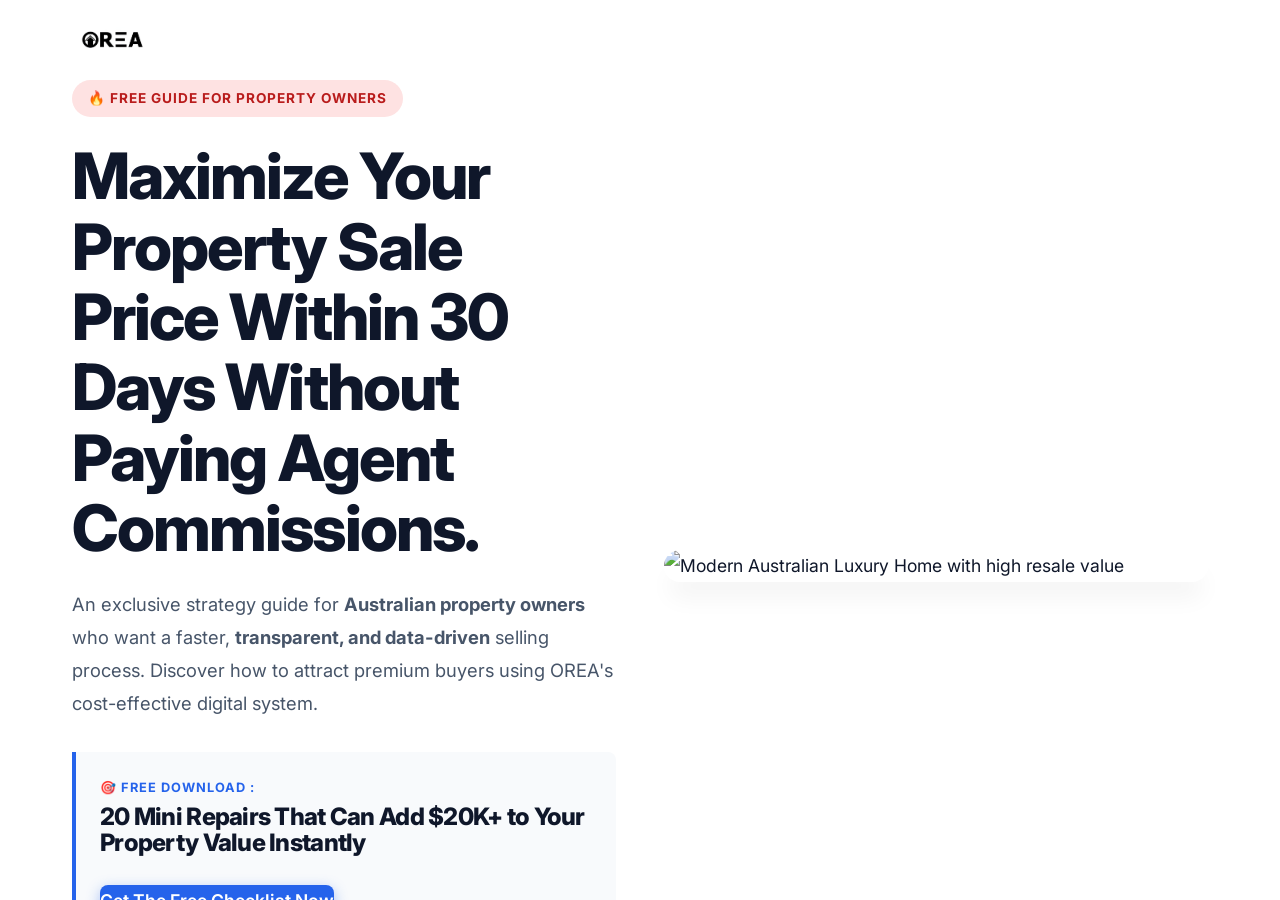
==== commit f3e3beb3: "trust: added testimonials, social proof, and privacy policy" ====
--- a/index.html
+++ b/index.html
@@ -64,8 +64,11 @@
                         <p class="offer-label">🎯 FREE DOWNLOAD :</p>
                         <h3>20 Mini Repairs That Can Add $20K+ to Your Property Value Instantly</h3>
                         <a href="#lead-form" class="btn btn-accent cta-scroll mt-2">Get The Free Checklist Now</a>
-                        <p class="micro-trust" style="margin-top: 0.8rem; font-size: 0.8rem;">⚡ Takes less than 30 seconds</p>
-                        <p class="micro-trust" style="margin-top: 0.2rem; font-size: 0.8rem;">✔ No commitment required</p>
+                        <div class="trust-badge-mini">
+                            <span class="dots">•••</span>
+                            <span>Trusted by 100+ Australian Property Owners</span>
+                        </div>
+                        <p class="micro-trust" style="margin-top: 0.8rem; font-size: 0.8rem;">⚡ Takes less than 30 seconds • ✔ No commitment</p>
                     </div>
                 </div>
                 <div class="hero-image">
@@ -161,6 +164,18 @@
                         </div>
                     </div>
                 </div>
+
+                <!-- Credibility Block -->
+                <div class="credibility-block">
+                    <div class="credibility-header">
+                        <span class="badge" style="background: rgba(255,255,255,0.2); color: white;">WHY OREA?</span>
+                        <h2>Experts in Digital Property Strategy</h2>
+                    </div>
+                    <div class="credibility-text">
+                        <p>We are a team of data scientists and real estate veterans who believe the traditional agency model is broken. We use algorithm-driven buyer matching to sell your home faster than any legacy agent could.</p>
+                        <p><strong>Our mission:</strong> To restore transparency to the Australian property market and put equity back where it belongs—with the owners.</p>
+                    </div>
+                </div>
             </div>
         </section>
 
@@ -192,6 +207,29 @@
                         <p>Arm yourself against <strong>traditional agent tactics</strong> that often hurt sellers before you sign any engagement contracts.</p>
                     </div>
                 </div>
+
+                <!-- Testimonials Sub-section -->
+                <div class="testimonial-grid">
+                    <div class="testimonial-card">
+                        <p class="testimonial-quote">"I was skeptical about selling without a traditional agent, but OREA's checklist alone saved me $15k in unnecessary repairs. Sold in 2 weeks for well over reserve!"</p>
+                        <div class="testimonial-author">
+                            <div class="author-info">
+                                <h4>Sarah J.</h4>
+                                <p>Bondi Junction, NSW</p>
+                            </div>
+                        </div>
+                    </div>
+                    <div class="testimonial-card">
+                        <p class="testimonial-quote">"The commission savings were massive. We kept an extra $32,000 in our pocket. The digital system reached far more buyers than our old local agent ever did."</p>
+                        <div class="testimonial-author">
+                            <div class="author-info">
+                                <h4>David & Lisa M.</h4>
+                                <p>Paddington, QLD</p>
+                            </div>
+                        </div>
+                    </div>
+                </div>
+
                 <div class="mt-4 pt-2" style="margin-top: 5rem;">
                      <a href="#lead-form" class="btn btn-accent btn-large cta-scroll">Get The Free Checklist Now</a>
                 </div>
@@ -234,7 +272,9 @@
                             </div>
                             
                             <button type="submit" class="btn btn-accent btn-large" id="submit-btn" style="width:100%; margin-top: 1rem;">Get My Free Checklist Now</button>
-                            <p class="micro-trust" style="text-align: center; margin-top: 1.5rem; font-size: 0.85rem; color: var(--secondary);">🔒 100% Privacy. No spam, ever.</p>
+                            <p class="micro-trust" style="text-align: center; margin-top: 1.5rem; font-size: 0.85rem; color: var(--secondary);">
+                                🔒 100% Privacy. Your data is encrypted and never shared. By submitting, you agree to our <a href="privacy.html" target="_blank" style="text-decoration: underline;">Privacy Policy</a>.
+                            </p>
                         </form>
                     </div>
 
@@ -260,6 +300,7 @@
                 <div class="container text-center">
                     <img src="logo.jpeg" alt="OREA Logo - Online Real Estate Agents Australia" class="footer-logo" loading="lazy">
                     <p>&copy; 2026 Online Real Estate Agents (OREA). All rights reserved.</p>
+                    <p style="margin-top: 0.5rem;"><a href="privacy.html" style="text-decoration: underline; opacity: 0.7;">Privacy Policy</a></p>
                     <p class="signature">Created by @dendiagw</p>
                 </div>
             </footer>
--- a/style.css
+++ b/style.css
@@ -137,6 +137,18 @@
 }
 .offer-label { font-size: 0.8rem; font-weight: 700; color: var(--accent); margin-bottom: 0.3rem; letter-spacing: 1px; }
 
+/* Hero Badge Enhancements */
+.trust-badge-mini {
+    display: inline-flex;
+    align-items: center;
+    gap: 0.5rem;
+    margin-top: 1rem;
+    font-size: 0.9rem;
+    color: var(--secondary);
+    font-weight: 500;
+}
+.trust-badge-mini .dots { color: var(--success); font-weight: 900; letter-spacing: -2px; margin-right: 5px; }
+
 /* 2. Problem Section */
 .problem-section { padding: 8rem 0; } /* More vertical space */
 .section-header { margin-bottom: 5rem; }
@@ -182,13 +194,31 @@
 .success-card { padding: 3rem; text-align: center; }
 .success-icon { width: 80px; height: 80px; background: #d1fae5; color: var(--success); border-radius: 50%; display: flex; align-items: center; justify-content: center; font-size: 3rem; margin: 0 auto 1.5rem; }
 
-/* 5. Trust Section */
-.trust-section { padding: 5rem 0; background: var(--white); }
-.testimonial-grid { display: grid; grid-template-columns: 1fr 1fr; gap: 2rem; max-width: 900px; margin: 2rem auto 0; }
-.testimonial-card { padding: 2.5rem; background: var(--bg-gray); border-radius: 1rem; text-align: left; }
-.stars { font-size: 1.2rem; margin-bottom: 1rem; }
-.quote { font-size: 1.1rem; font-style: italic; color: var(--secondary); margin-bottom: 1.5rem; }
-.author { font-weight: 700; color: var(--primary); }
+/* 5. Trust Section (Testimonials) */
+.trust-section { padding: 8rem 0; background: var(--white); }
+.testimonial-grid { display: grid; grid-template-columns: repeat(2, 1fr); gap: 2.5rem; margin-top: 4rem; }
+.testimonial-card { background: var(--bg-gray); padding: 3rem; border-radius: 1.5rem; position: relative; }
+.testimonial-card::before { content: '"'; position: absolute; top: 1rem; left: 1.5rem; font-size: 4rem; color: var(--border); font-family: serif; line-height: 1; }
+.testimonial-quote { font-style: italic; color: var(--primary); margin-bottom: 2rem; font-size: 1.1rem; position: relative; z-index: 1; }
+.testimonial-author { display: flex; align-items: center; gap: 1rem; }
+.author-info h4 { font-size: 1rem; font-weight: 800; color: var(--primary); }
+.author-info p { font-size: 0.85rem; color: var(--secondary); }
+
+/* Why OREA Block */
+.credibility-block {
+    background: var(--primary);
+    color: var(--white);
+    padding: 5rem;
+    border-radius: 2rem;
+    margin: 6rem 0;
+    display: grid;
+    grid-template-columns: 1fr 1.5fr;
+    gap: 4rem;
+    align-items: center;
+    text-align: left;
+}
+.credibility-block h2 { color: var(--white); margin-bottom: 1rem; }
+.credibility-text p { opacity: 0.85; margin-bottom: 1.5rem; font-size: 1.1rem; }
 
 /* 6. Footer (Closing) */
 .closing-section-wrapper { padding: 5rem 0 2rem; }
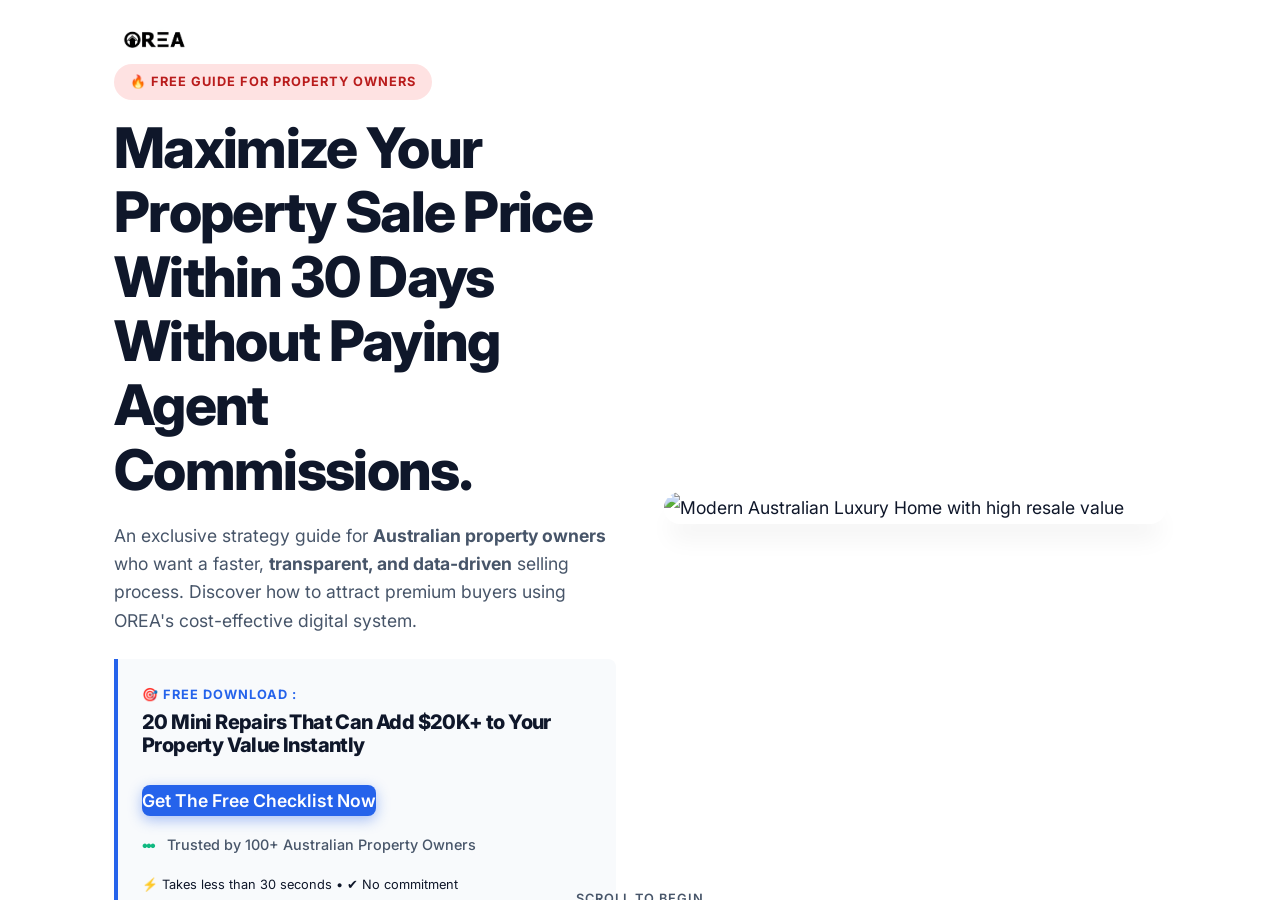
==== commit 3f62a2d2: "seo: optimized meta description and og tags" ====
--- a/index.html
+++ b/index.html
@@ -4,7 +4,7 @@
     <meta charset="UTF-8">
     <meta name="viewport" content="width=device-width, initial-scale=1.0">
     <title>Smart Property Selling | Maximize Your Price with OREA Australia</title>
-    <meta name="description" content="Stop losing thousands in agent commissions. Download OREA's free guide to smart property selling and discover 20 mini-repairs to boost your home value by $20k+ instantly.">
+    <meta name="description" content="Maximize your property price with OREA Australia. 🏠 Get your Free 20-Point Smart Seller Checklist and sell faster without high agent commissions.">
     <link rel="canonical" href="https://yourdomain.com.au/">
     <meta name="google" content="notranslate">
     
@@ -12,7 +12,7 @@
     <meta property="og:type" content="website">
     <meta property="og:url" content="https://yourdomain.com.au/">
     <meta property="og:title" content="Sell Your Home Smarter | OREA Australia">
-    <meta property="og:description" content="Attract premium buyers and save thousands in commissions with OREA's digital selling system.">
+    <meta property="og:description" content="Maximize your property price with OREA Australia. 🏠 Get your Free 20-Point Smart Seller Checklist today.">
     <meta property="og:image" content="https://yourdomain.com.au/logo.jpeg">
 
     <!-- Meta Pixel Code -->
--- a/style.css
+++ b/style.css
@@ -11,6 +11,18 @@
     --accent-hover: #1d4ed8;
     --danger: #ef4444;     /* Red for warnings/problems */
     --success: #10b981;
+    
+    /* Responsive Spacing & Layout */
+    --container-max: 1100px; /* Slimmer for better scanability */
+    --section-padding: 6rem; /* Default Desktop */
+    --gap-base: 3rem;
+}
+
+@media (max-width: 1024px) {
+    :root { --section-padding: 5rem; --gap-base: 2rem; }
+}
+@media (max-width: 768px) {
+    :root { --section-padding: 3.5rem; --gap-base: 1.5rem; }
 }
 
 * { margin: 0; padding: 0; box-sizing: border-box; }
@@ -60,9 +72,9 @@
 /* Layout */
 .container {
     width: 100%;
-    max-width: 1200px; /* Wider for more breathing room */
+    max-width: var(--container-max);
     margin: 0 auto;
-    padding: 0 2rem;
+    padding: 0 1.5rem;
 }
 .content-container {
     flex: 1;
@@ -78,11 +90,11 @@
 .pt-2 { padding-top: 1rem; }
 .max-w-800 { max-width: 800px; margin: 0 auto; }
 
-/* Typography */
-h1, h2, h3 { color: var(--primary); line-height: 1.1; font-weight: 800; letter-spacing: -0.03em; }
-h1 { font-size: 4rem; margin-bottom: 1.5rem; } /* Dominant H1 */
-h2 { font-size: 2.8rem; margin-bottom: 1.5rem; } /* Strong H2 */
-h3 { font-size: 1.5rem; margin-bottom: 0.75rem; }
+/* Typography - Adaptive */
+h1, h2, h3 { color: var(--primary); font-weight: 800; letter-spacing: -0.03em; line-height: 1.15; }
+h1 { font-size: clamp(2.25rem, 5vw, 3.5rem); margin-bottom: 1.25rem; } 
+h2 { font-size: clamp(1.75rem, 4vw, 2.5rem); margin-bottom: 1.25rem; }
+h3 { font-size: 1.25rem; margin-bottom: 0.75rem; }
 .text-alert { color: var(--danger); }
 
 /* Buttons */
@@ -121,11 +133,11 @@
 .footer-logo:hover { opacity: 1; }
 
 /* 1. Hero Section */
-.hero-section { padding-top: 5rem; justify-content: center; background: var(--white); }
-.hero-container { display: grid; grid-template-columns: 1fr 1fr; gap: 3rem; align-items: center; }
-.badge { display: inline-block; background: #fee2e2; color: #b91c1c; padding: 0.4rem 1rem; border-radius: 999px; font-size: 0.85rem; font-weight: 700; margin-bottom: 1.5rem; text-transform: uppercase; letter-spacing: 1px; }
-.hero-subtitle { font-size: 1.15rem; color: var(--secondary); margin-bottom: 2rem; }
-.hero-image img { border-radius: 1rem; box-shadow: 0 20px 25px -5px rgba(0,0,0,0.05); max-height: 70vh; object-fit: cover; }
+.hero-section { padding-top: 4rem; padding-bottom: 2rem; justify-content: center; background: var(--white); }
+.hero-container { display: grid; grid-template-columns: 1fr 1fr; gap: var(--gap-base); align-items: center; }
+.badge { display: inline-block; background: #fee2e2; color: #b91c1c; padding: 0.4rem 1rem; border-radius: 999px; font-size: 0.8rem; font-weight: 700; margin-bottom: 1rem; text-transform: uppercase; letter-spacing: 1px; }
+.hero-subtitle { font-size: 1.1rem; color: var(--secondary); margin-bottom: 1.5rem; line-height: 1.6; }
+.hero-image img { border-radius: 1rem; box-shadow: 0 20px 25px -5px rgba(0,0,0,0.05); max-height: 60vh; object-fit: cover; }
 
 /* Offer Box (New) */
 .offer-box {
@@ -150,11 +162,11 @@
 .trust-badge-mini .dots { color: var(--success); font-weight: 900; letter-spacing: -2px; margin-right: 5px; }
 
 /* 2. Problem Section */
-.problem-section { padding: 8rem 0; } /* More vertical space */
-.section-header { margin-bottom: 5rem; }
-.lead-text { font-size: 1.25rem; color: var(--secondary); max-width: 700px; margin-left: auto; margin-right: auto; }
-.problem-grid { display: grid; grid-template-columns: repeat(3, 1fr); gap: 3rem; }
-.problem-card { background: var(--white); padding: 2.5rem; border-radius: 1rem; border: 1px solid var(--border); box-shadow: 0 4px 6px -1px rgba(0,0,0,0.02); transition: transform 0.3s; }
+.problem-section { padding: var(--section-padding) 0; }
+.section-header { margin-bottom: 3.5rem; }
+.lead-text { font-size: 1.15rem; color: var(--secondary); max-width: 700px; margin: 0 auto; opacity: 0.9; }
+.problem-grid { display: grid; grid-template-columns: repeat(3, 1fr); gap: var(--gap-base); }
+.problem-card { background: var(--white); padding: 2rem; border-radius: 1rem; border: 1px solid var(--border); box-shadow: 0 4px 6px -1px rgba(0,0,0,0.02); transition: transform 0.3s; }
 .problem-card:hover { transform: translateY(-5px); box-shadow: 0 20px 25px -5px rgba(0,0,0,0.05); }
 .icon-danger { font-size: 2.2rem; margin-bottom: 1.5rem; background: #fee2e2; width: 65px; height: 65px; display: flex; align-items: center; justify-content: center; border-radius: 16px; }
 
@@ -170,8 +182,8 @@
 .highlight-box h3 { color: var(--accent); margin-bottom: 0.5rem; }
 
 /* 3. Solution Section */
-.solution-section { padding: 8rem 0; background: var(--white); }
-.solution-grid { display: grid; grid-template-columns: 1fr 1.2fr; gap: 4rem; align-items: center; }
+.solution-section { padding: var(--section-padding) 0; background: var(--white); }
+.solution-grid { display: grid; grid-template-columns: 1fr 1.2fr; gap: var(--gap-base); align-items: center; }
 .brand-box { background: var(--primary); padding: 4rem; border-radius: 1rem; text-align: center; color: var(--white); box-shadow: 0 20px 25px -5px rgba(0,0,0,0.2); }
 .solution-logo { height: 60px; filter: brightness(0) invert(1); margin: 0 auto 1.5rem; }
 .brand-box p { font-size: 1.2rem; font-weight: 500; opacity: 0.9; }
@@ -181,8 +193,17 @@
 .check { color: var(--success); font-weight: bold; }
 
 /* 4. Form Magnet Entry */
-.form-section { padding: 8rem 0; }
-.form-wrapper { display: grid; grid-template-columns: 1.1fr 1fr; gap: 5rem; align-items: center; background: var(--white); border-radius: 2rem; padding: 5rem; box-shadow: 0 10px 40px -10px rgba(0,0,0,0.12); }
+.form-section { padding: var(--section-padding) 0; }
+.form-wrapper { 
+    display: grid; 
+    grid-template-columns: 1fr 1fr; 
+    gap: 3.5rem; 
+    align-items: center; 
+    background: var(--white); 
+    border-radius: 2rem; 
+    padding: 3.5rem; 
+    box-shadow: 0 10px 40px -10px rgba(0,0,0,0.1); 
+}
 .form-copy .subtitle { font-size: 1.2rem; color: var(--secondary); margin-bottom: 2rem; }
 .magnet-preview ul li { margin-bottom: 1rem; font-size: 1.1rem; color: var(--primary); font-weight: 500; }
 .form-card { background: var(--bg-gray); padding: 2.5rem; border-radius: 1rem; }
@@ -195,8 +216,8 @@
 .success-icon { width: 80px; height: 80px; background: #d1fae5; color: var(--success); border-radius: 50%; display: flex; align-items: center; justify-content: center; font-size: 3rem; margin: 0 auto 1.5rem; }
 
 /* 5. Trust Section (Testimonials) */
-.trust-section { padding: 8rem 0; background: var(--white); }
-.testimonial-grid { display: grid; grid-template-columns: repeat(2, 1fr); gap: 2.5rem; margin-top: 4rem; }
+.trust-section { padding: var(--section-padding) 0; background: var(--white); }
+.testimonial-grid { display: grid; grid-template-columns: repeat(2, 1fr); gap: var(--gap-base); margin-top: 3rem; }
 .testimonial-card { background: var(--bg-gray); padding: 3rem; border-radius: 1.5rem; position: relative; }
 .testimonial-card::before { content: '"'; position: absolute; top: 1rem; left: 1.5rem; font-size: 4rem; color: var(--border); font-family: serif; line-height: 1; }
 .testimonial-quote { font-style: italic; color: var(--primary); margin-bottom: 2rem; font-size: 1.1rem; position: relative; z-index: 1; }
@@ -208,17 +229,17 @@
 .credibility-block {
     background: var(--primary);
     color: var(--white);
-    padding: 5rem;
-    border-radius: 2rem;
-    margin: 6rem 0;
+    padding: 3.5rem;
+    border-radius: 1.5rem;
+    margin: 4rem 0;
     display: grid;
     grid-template-columns: 1fr 1.5fr;
-    gap: 4rem;
+    gap: 3rem;
     align-items: center;
     text-align: left;
 }
 .credibility-block h2 { color: var(--white); margin-bottom: 1rem; }
-.credibility-text p { opacity: 0.85; margin-bottom: 1.5rem; font-size: 1.1rem; }
+.credibility-text p { opacity: 0.85; margin-bottom: 1.25rem; font-size: 1.05rem; }
 
 /* 6. Footer (Closing) */
 .closing-section-wrapper { padding: 5rem 0 2rem; }
@@ -273,7 +294,7 @@
 
 @media (max-width: 1024px) {
     .problem-grid { grid-template-columns: 1fr 1fr; }
-    .hero-container, .solution-grid, .form-wrapper { grid-template-columns: 1fr; gap: 2rem; }
+    .hero-container, .solution-grid, .form-wrapper, .credibility-block { grid-template-columns: 1fr; gap: 2.5rem; }
     .hero-image { order: -1; }
     .solution-image { display: none; } /* Hide big block on mobile to save space */
 }
@@ -284,11 +305,12 @@
     .scroll-prompt-mobile { display: block; }
     
     .scroll-container { height: auto; overflow-y: visible; scroll-snap-type: none; }
-    .snap-section { min-height: auto; scroll-snap-align: none; padding: 5rem 0; }
-    .hero-section { padding-top: 6rem; }
-    h1 { font-size: 2.2rem; }
+    .snap-section { min-height: auto; scroll-snap-align: none; padding: var(--section-padding) 0; }
+    .hero-section { padding-top: 5rem; }
+    h1 { font-size: 2.22rem; }
     h2 { font-size: 1.8rem; }
     .problem-grid, .testimonial-grid { grid-template-columns: 1fr; gap: 2rem; }
+    .credibility-block { padding: 2rem 1.5rem; gap: 1.5rem; }
     .form-wrapper { padding: 3rem 1.5rem; }
-    .btn { width: 100%; } /* Full width buttons on mobile for easier click */
-}
+    .btn { width: 100%; padding: 1rem 1.5rem; } /* Consistent full-width buttons on mobile */
+}
